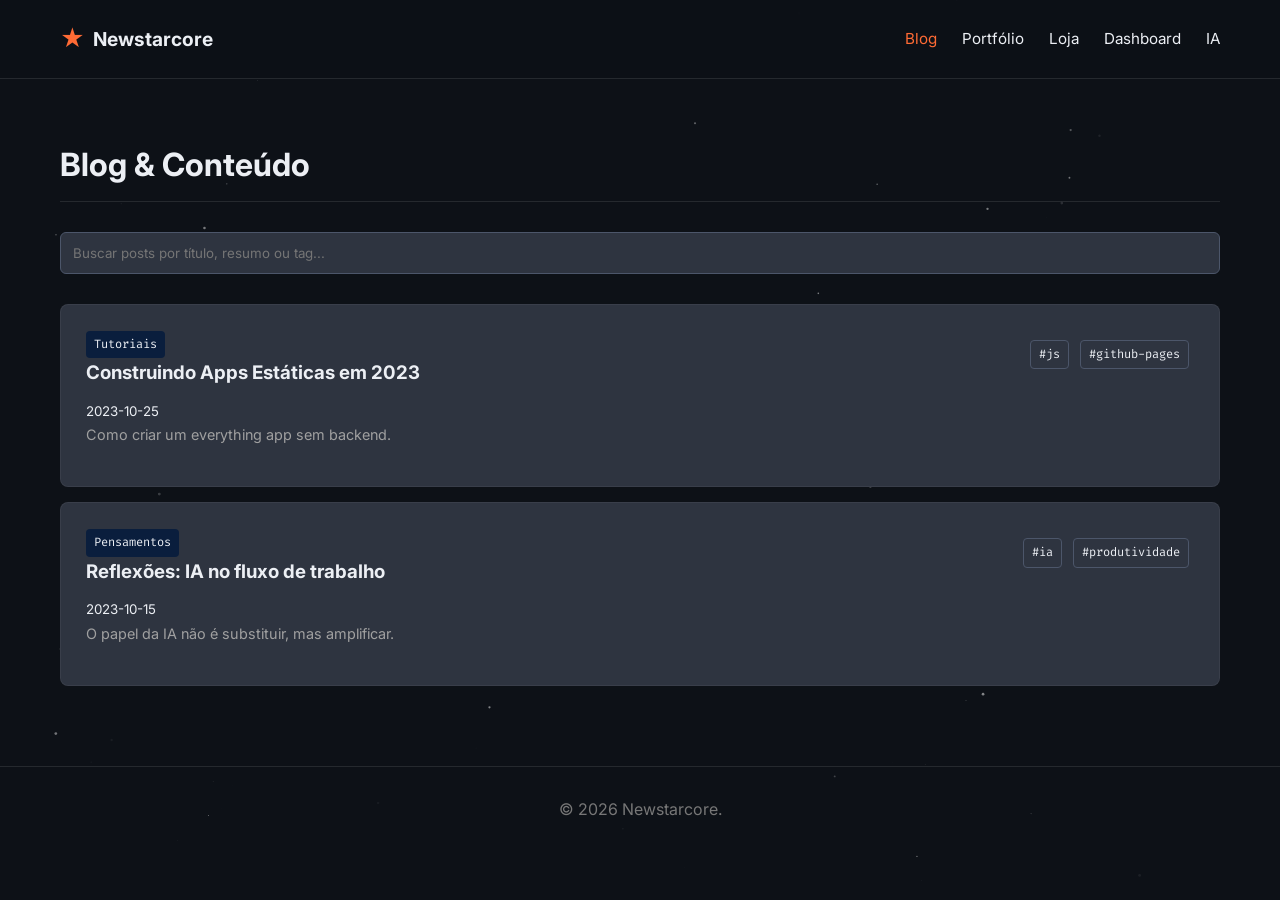
==== blog/index.html @ 62160f83 "Add static Newstarcore site" ====
<!DOCTYPE html>
<html lang="pt-BR">
<head>
    <meta charset="UTF-8">
    <meta name="viewport" content="width=device-width, initial-scale=1.0">
    <title>Blog | Newstarcore</title>
    <meta name="description" content="Artigos, tutoriais e pensamentos técnicos de Newstarcore.">
    <link rel="preconnect" href="https://fonts.googleapis.com">
    <link rel="preconnect" href="https://fonts.gstatic.com" crossorigin>
    <link href="https://fonts.googleapis.com/css2?family=Fira+Code:wght@400;500&family=Inter:wght@400;600;700&display=swap" rel="stylesheet">
    <link rel="stylesheet" href="/css/style.css">
</head>
<body>
    <canvas id="star-canvas" aria-hidden="true"></canvas>
    <header class="header">
        <nav class="container nav" aria-label="Navegação principal">
            <a href="/" class="logo"><span class="logo-icon" aria-hidden="true">★</span> Newstarcore</a>
            <ul class="nav-links">
                <li><a href="/blog/" aria-current="page">Blog</a></li>
                <li><a href="/portfolio/">Portfólio</a></li>
                <li><a href="/store/">Loja</a></li>
                <li><a href="/dashboard/">Dashboard</a></li>
                <li><a href="/ia-preview/">IA</a></li>
            </ul>
        </nav>
    </header>

    <main class="container">
        <h1 class="section-title">Blog & Conteúdo</h1>
        <input type="search" id="blog-search" class="search-box" placeholder="Buscar posts por título, resumo ou tag..." aria-label="Buscar posts">
        <div id="blog-list">
            <p class="muted">Carregando posts...</p>
        </div>
    </main>

    <footer class="footer">
        <div class="container"><p>&copy; 2026 Newstarcore.</p></div>
    </footer>
    <script src="/js/main.js"></script>
</body>
</html>
---- css/style.css ----
:root {
    --primary: #0A1E3D; /* Azul espacial */
    --secondary: #FF6B35; /* Laranja nebulosa */
    --neutral-dark: #2E3440;
    --neutral-light: #ECEFF4;
    --gray: #4C566A;
    --bg-dark: #0d1117;
    --muted: #a0a0a0;
}

* { margin: 0; padding: 0; box-sizing: border-box; }

html { scroll-behavior: smooth; }

body {
    font-family: 'Inter', sans-serif;
    background-color: var(--bg-dark);
    color: var(--neutral-light);
    line-height: 1.6;
    overflow-x: hidden;
}

code, pre { font-family: 'Fira Code', monospace; }
a { color: inherit; }

#star-canvas {
    position: fixed; top: 0; left: 0; width: 100%; height: 100%;
    z-index: -1; opacity: 0.5;
}

.container { max-width: 1200px; margin: 0 auto; padding: 0 20px; }

/* Header */
.header {
    padding: 20px 0;
    border-bottom: 1px solid rgba(255,255,255,0.1);
    background: rgba(13, 17, 23, 0.8);
    backdrop-filter: blur(10px);
    position: sticky; top: 0; z-index: 100;
}
.nav { display: flex; justify-content: space-between; align-items: center; }
.logo {
    color: var(--neutral-light); text-decoration: none;
    font-weight: 700; font-size: 1.2rem; display: flex; align-items: center; gap: 8px;
}
.logo-icon { color: var(--secondary); font-size: 1.5rem; }
.nav-links { list-style: none; display: flex; gap: 25px; flex-wrap: wrap; justify-content: flex-end; }
.nav-links a {
    color: var(--neutral-light); text-decoration: none;
    font-size: 0.95rem; transition: color 0.3s;
}
.nav-links a:hover { color: var(--secondary); }
.nav-links a[aria-current="page"] { color: var(--secondary); }

/* Hero */
.hero {
    display: grid; grid-template-columns: 1.5fr 1fr; gap: 40px;
    padding: 80px 0; align-items: center;
}
.hero h1 { font-size: 3.5rem; line-height: 1.1; margin-bottom: 20px; }
.highlight { color: var(--secondary); }
.hero p { font-size: 1.1rem; color: var(--muted); margin-bottom: 30px; max-width: 500px; }
.hero-actions { display: flex; gap: 15px; }

.btn {
    padding: 12px 24px; border-radius: 6px; text-decoration: none;
    font-weight: 600; transition: all 0.3s ease; border: 1px solid transparent;
}
.btn-primary { background: var(--secondary); color: var(--bg-dark); }
.btn-primary:hover { transform: translateY(-2px); box-shadow: 0 4px 15px rgba(255, 107, 53, 0.4); }
.btn-secondary { border-color: var(--neutral-light); color: var(--neutral-light); }
.btn-secondary:hover { background: rgba(255,255,255,0.1); }

/* Orbit Visual */
.orbit {
    width: 300px; height: 300px; border: 1px solid rgba(255,255,255,0.1);
    border-radius: 50%; position: relative; margin: 0 auto;
    animation: spin 20s linear infinite;
}
.planet.core {
    width: 80px; height: 80px; background: var(--secondary);
    border-radius: 50%; position: absolute; top: 50%; left: 50%;
    transform: translate(-50%, -50%); box-shadow: 0 0 50px var(--secondary);
}
.moon {
    width: 20px; height: 20px; background: var(--neutral-light);
    border-radius: 50%; position: absolute;
}
.moon.m1 { top: 10px; left: 50%; transform: translateX(-50%); }
.moon.m2 { bottom: 20px; right: 20px; background: var(--primary); }
@keyframes spin { 100% { transform: rotate(360deg); } }

/* Grids e Cards */
.grid-3 { display: grid; grid-template-columns: repeat(auto-fit, minmax(300px, 1fr)); gap: 25px; margin-top: 30px; }
.card {
    background: var(--neutral-dark); padding: 25px; border-radius: 8px;
    border: 1px solid rgba(255,255,255,0.05); transition: transform 0.3s, border-color 0.3s;
}
.card:hover { transform: translateY(-5px); border-color: var(--secondary); }
.card h3 { margin-bottom: 10px; color: var(--neutral-light); }
.card p { color: var(--muted); font-size: 0.9rem; margin-bottom: 15px; }
.tag {
    display: inline-block; background: var(--primary); color: var(--neutral-light);
    padding: 4px 8px; border-radius: 4px; font-size: 0.75rem; margin-right: 5px;
    font-family: 'Fira Code', monospace;
}

.tag-list { display: flex; gap: 6px; flex-wrap: wrap; margin: 10px 0 16px; }
.tag-outline { background: transparent; border: 1px solid var(--gray); }
.tag-accent { background: var(--secondary); color: var(--bg-dark); }
.card-top { display: flex; justify-content: space-between; align-items: flex-start; gap: 20px; }
.card-actions { display: flex; gap: 10px; flex-wrap: wrap; align-items: center; }
.price-row { display: flex; justify-content: space-between; align-items: center; gap: 20px; margin-top: 15px; }
.small-btn { font-size: 0.8rem; padding: 8px 12px; }
.post-link { color: var(--neutral-light); text-decoration: none; }
.post-link:hover { color: var(--secondary); }
.blog-card { margin-bottom: 15px; }
.muted { color: var(--muted); }
.empty-state { margin-top: 20px; color: var(--muted); }

/* Utilities */
.section-title { margin-top: 60px; border-bottom: 1px solid rgba(255,255,255,0.1); padding-bottom: 10px; }
.search-box {
    width: 100%; padding: 12px; margin: 30px 0;
    background: var(--neutral-dark); border: 1px solid var(--gray);
    color: var(--neutral-light); border-radius: 6px; font-family: 'Inter', sans-serif;
}
.filter-row { margin: 30px 0; display: flex; flex-wrap: wrap; gap: 12px; align-items: center; }
.filter-row .search-box { width: auto; min-width: 180px; margin: 0; }
.page-lead { color: var(--muted); margin-top: 10px; max-width: 680px; }

/* Blog post */
.post-container {
    max-width: 800px; margin: 40px auto; padding: 24px;
    background: var(--neutral-dark); border-radius: 8px;
    border: 1px solid rgba(255,255,255,0.05);
}
.post-container h1, .post-container h2, .post-container h3 { margin: 22px 0 12px; }
.post-container h1:first-child { margin-top: 0; }
.post-container p, .post-container ul, .post-container ol { margin-bottom: 15px; }
.post-container ul, .post-container ol { padding-left: 22px; }
.post-container pre {
    background: var(--bg-dark); padding: 15px; border-radius: 6px;
    overflow-x: auto; margin: 15px 0; border: 1px solid var(--gray);
}
.post-container code { color: var(--secondary); }
.post-container blockquote {
    border-left: 4px solid var(--secondary); padding-left: 15px;
    color: var(--muted); margin: 20px 0;
}

/* Dashboard */
.now-section {
    background: rgba(255, 107, 53, 0.1); border-left: 4px solid var(--secondary);
    padding: 20px; margin: 30px 0; border-radius: 0 8px 8px 0;
}
.now-section p { margin-top: 10px; }
.stats-grid { display: grid; grid-template-columns: repeat(auto-fit, minmax(150px, 1fr)); gap: 20px; margin: 30px 0; }
.stat-card { background: var(--neutral-dark); padding: 20px; border-radius: 8px; text-align: center; }
.stat-number { font-size: 2.5rem; font-weight: 700; color: var(--secondary); font-family: 'Fira Code', monospace; }
.roadmap { margin-top: 20px; }
.roadmap-step { display: flex; gap: 15px; margin-bottom: 20px; }
.roadmap-step::before { content: '●'; color: var(--secondary); font-size: 1.5rem; line-height: 1; }

/* IA preview */
.feature-list { margin-left: 20px; margin-top: 15px; color: var(--muted); line-height: 1.8; }
.ai-code {
    margin-top: 25px; padding: 15px; background: var(--bg-dark); border-radius: 6px;
    font-family: 'Fira Code', monospace; color: var(--secondary); overflow-x: auto;
}

.footer { margin-top: 80px; padding: 30px 0; border-top: 1px solid rgba(255,255,255,0.1); text-align: center; color: #777; }

/* Responsive */
@media (max-width: 768px) {
    .hero { grid-template-columns: 1fr; text-align: center; padding: 40px 0; }
    .hero p { margin: 0 auto 30px; }
    .hero-actions { justify-content: center; }
    .hero-visual { display: none; }
    .hero h1 { font-size: 2.2rem; }
    .nav { align-items: flex-start; gap: 16px; flex-direction: column; }
    .nav-links { gap: 15px; font-size: 0.85rem; justify-content: flex-start; }
    .card-top { flex-direction: column; }
    .price-row { align-items: flex-start; flex-direction: column; }
}

@media (max-width: 480px) {
    .hero-actions { flex-direction: column; }
    .btn { text-align: center; }
    .grid-3 { grid-template-columns: 1fr; }
    .filter-row .search-box { width: 100%; }
}
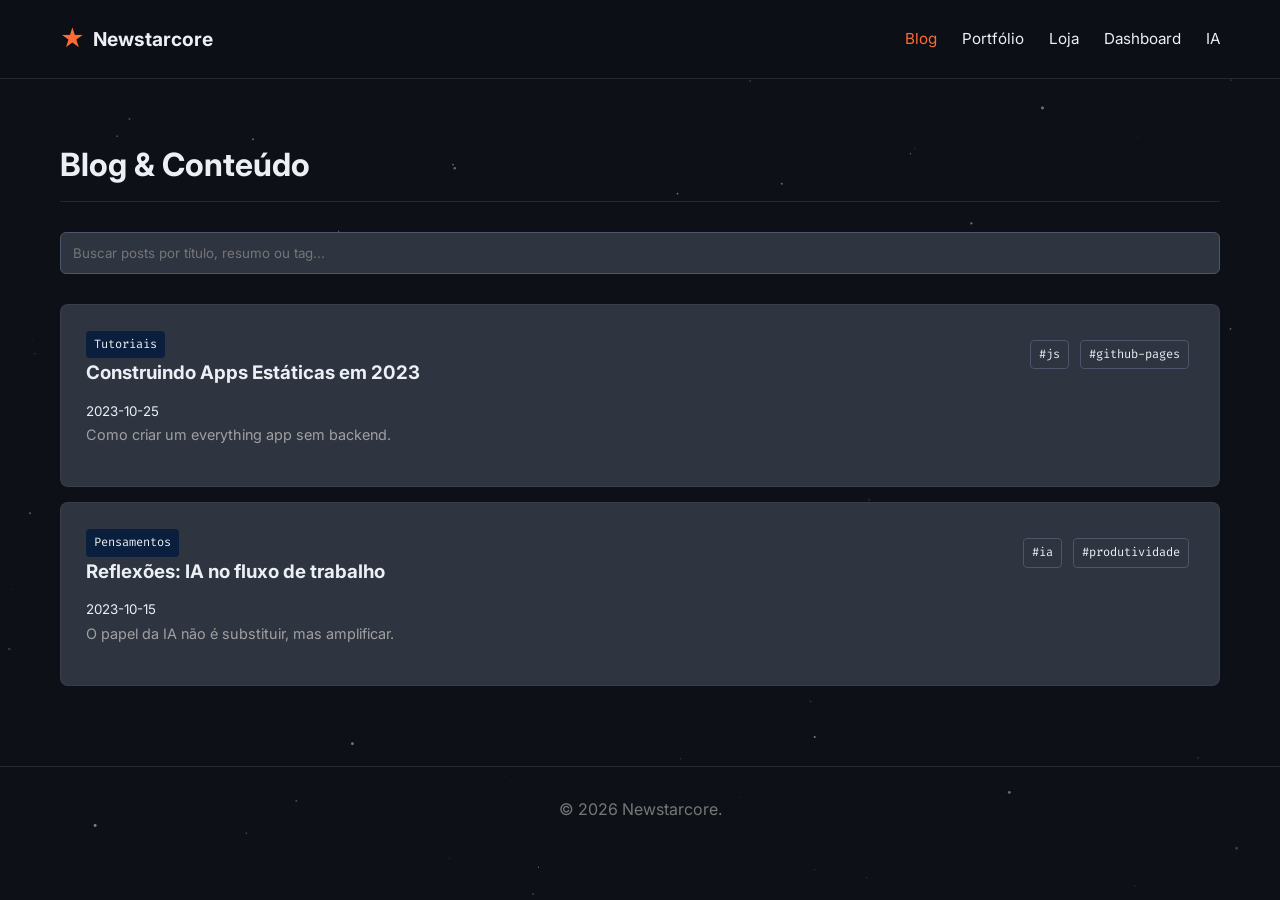
==== commit de43d905: "Fix GitHub Pages asset paths" ====
--- a/blog/index.html
+++ b/blog/index.html
@@ -8,19 +8,19 @@
     <link rel="preconnect" href="https://fonts.googleapis.com">
     <link rel="preconnect" href="https://fonts.gstatic.com" crossorigin>
     <link href="https://fonts.googleapis.com/css2?family=Fira+Code:wght@400;500&family=Inter:wght@400;600;700&display=swap" rel="stylesheet">
-    <link rel="stylesheet" href="/css/style.css">
+    <link rel="stylesheet" href="../css/style.css">
 </head>
 <body>
     <canvas id="star-canvas" aria-hidden="true"></canvas>
     <header class="header">
         <nav class="container nav" aria-label="Navegação principal">
-            <a href="/" class="logo"><span class="logo-icon" aria-hidden="true">★</span> Newstarcore</a>
+            <a href="../" class="logo"><span class="logo-icon" aria-hidden="true">★</span> Newstarcore</a>
             <ul class="nav-links">
-                <li><a href="/blog/" aria-current="page">Blog</a></li>
-                <li><a href="/portfolio/">Portfólio</a></li>
-                <li><a href="/store/">Loja</a></li>
-                <li><a href="/dashboard/">Dashboard</a></li>
-                <li><a href="/ia-preview/">IA</a></li>
+                <li><a href="./" aria-current="page">Blog</a></li>
+                <li><a href="../portfolio/">Portfólio</a></li>
+                <li><a href="../store/">Loja</a></li>
+                <li><a href="../dashboard/">Dashboard</a></li>
+                <li><a href="../ia-preview/">IA</a></li>
             </ul>
         </nav>
     </header>
@@ -36,6 +36,6 @@
     <footer class="footer">
         <div class="container"><p>&copy; 2026 Newstarcore.</p></div>
     </footer>
-    <script src="/js/main.js"></script>
+    <script src="../js/main.js"></script>
 </body>
 </html>
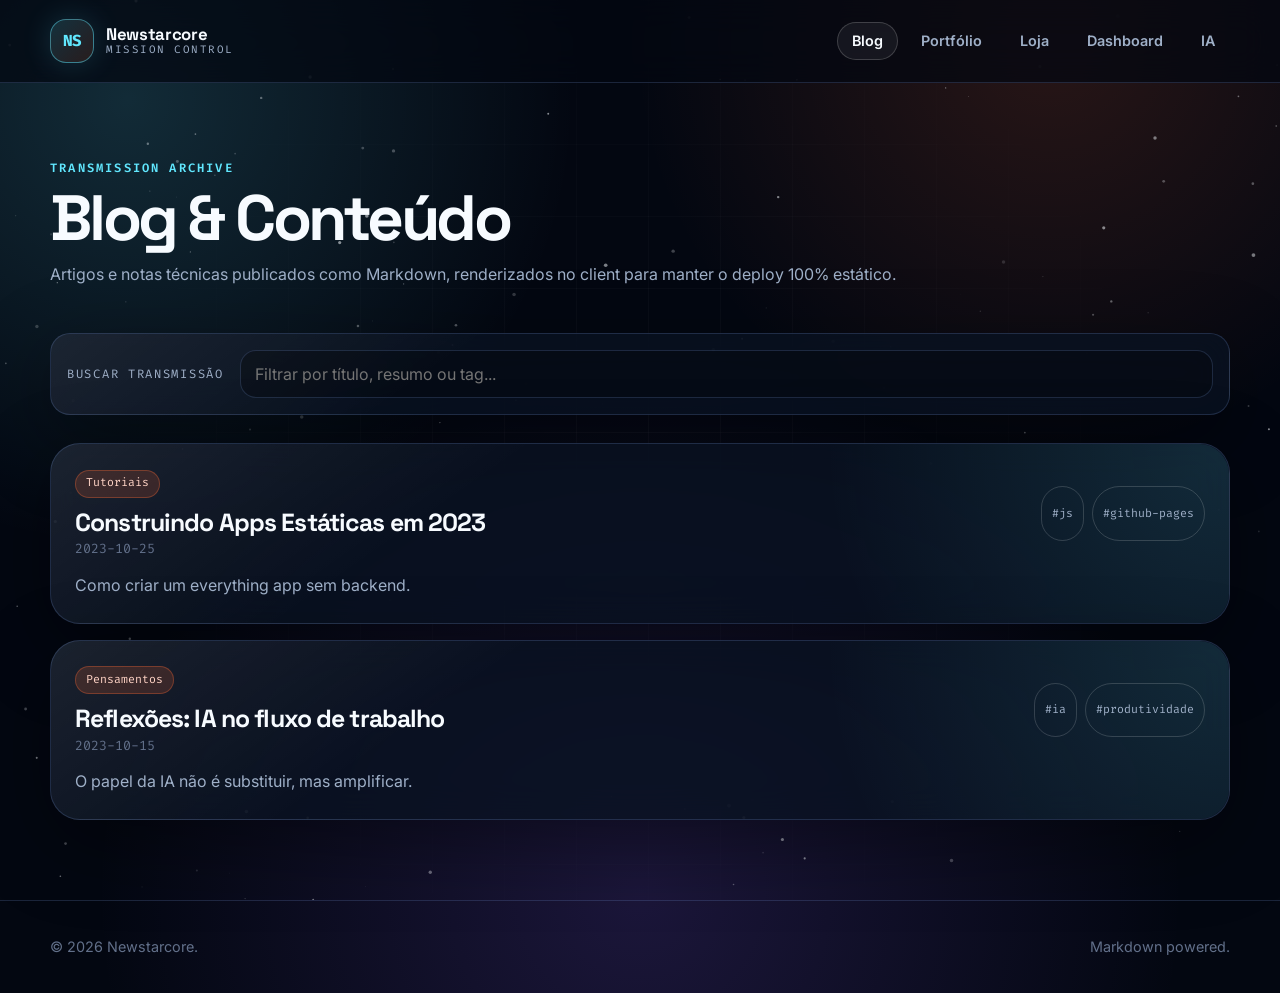
==== commit 6e55d46b: "Redesign static frontend" ====
--- a/blog/index.html
+++ b/blog/index.html
@@ -4,17 +4,20 @@
     <meta charset="UTF-8">
     <meta name="viewport" content="width=device-width, initial-scale=1.0">
     <title>Blog | Newstarcore</title>
-    <meta name="description" content="Artigos, tutoriais e pensamentos técnicos de Newstarcore.">
+    <meta name="description" content="Transmissões técnicas, tutoriais e pensamentos de Newstarcore.">
     <link rel="preconnect" href="https://fonts.googleapis.com">
     <link rel="preconnect" href="https://fonts.gstatic.com" crossorigin>
-    <link href="https://fonts.googleapis.com/css2?family=Fira+Code:wght@400;500&family=Inter:wght@400;600;700&display=swap" rel="stylesheet">
+    <link href="https://fonts.googleapis.com/css2?family=Fira+Code:wght@400;500;600&family=Space+Grotesk:wght@500;600;700&family=Inter:wght@400;500;600;700&display=swap" rel="stylesheet">
     <link rel="stylesheet" href="../css/style.css">
 </head>
 <body>
     <canvas id="star-canvas" aria-hidden="true"></canvas>
-    <header class="header">
+    <header class="site-header">
         <nav class="container nav" aria-label="Navegação principal">
-            <a href="../" class="logo"><span class="logo-icon" aria-hidden="true">★</span> Newstarcore</a>
+            <a href="../" class="logo" aria-label="Newstarcore home">
+                <span class="logo-mark">NS</span>
+                <span class="logo-text"><strong>Newstarcore</strong><small>mission control</small></span>
+            </a>
             <ul class="nav-links">
                 <li><a href="./" aria-current="page">Blog</a></li>
                 <li><a href="../portfolio/">Portfólio</a></li>
@@ -26,15 +29,24 @@
     </header>
 
     <main class="container">
-        <h1 class="section-title">Blog & Conteúdo</h1>
-        <input type="search" id="blog-search" class="search-box" placeholder="Buscar posts por título, resumo ou tag..." aria-label="Buscar posts">
-        <div id="blog-list">
+        <section class="page-hero">
+            <p class="eyebrow">Transmission archive</p>
+            <h1>Blog & Conteúdo</h1>
+            <p>Artigos e notas técnicas publicados como Markdown, renderizados no client para manter o deploy 100% estático.</p>
+        </section>
+
+        <section class="toolbar" aria-label="Busca de posts">
+            <label for="blog-search">Buscar transmissão</label>
+            <input type="search" id="blog-search" class="search-box" placeholder="Filtrar por título, resumo ou tag...">
+        </section>
+
+        <section id="blog-list" class="stack-list" aria-live="polite">
             <p class="muted">Carregando posts...</p>
-        </div>
+        </section>
     </main>
 
     <footer class="footer">
-        <div class="container"><p>&copy; 2026 Newstarcore.</p></div>
+        <div class="container footer-grid"><p>&copy; 2026 Newstarcore.</p><p>Markdown powered.</p></div>
     </footer>
     <script src="../js/main.js"></script>
 </body>
--- a/css/style.css
+++ b/css/style.css
@@ -1,192 +1,735 @@
 :root {
-    --primary: #0A1E3D; /* Azul espacial */
-    --secondary: #FF6B35; /* Laranja nebulosa */
-    --neutral-dark: #2E3440;
-    --neutral-light: #ECEFF4;
-    --gray: #4C566A;
-    --bg-dark: #0d1117;
-    --muted: #a0a0a0;
-}
-
-* { margin: 0; padding: 0; box-sizing: border-box; }
+    --bg: #030711;
+    --bg-soft: #07101d;
+    --panel: rgba(9, 18, 34, 0.78);
+    --panel-strong: rgba(12, 24, 44, 0.92);
+    --line: rgba(139, 177, 255, 0.18);
+    --line-strong: rgba(255, 255, 255, 0.18);
+    --text: #f7fbff;
+    --muted: #9fb0c8;
+    --muted-2: #62708a;
+    --orange: #ff6b35;
+    --cyan: #61e8ff;
+    --violet: #8b5cf6;
+    --green: #7dd3a5;
+    --shadow: 0 24px 80px rgba(0, 0, 0, 0.38);
+    --radius-lg: 30px;
+    --radius-md: 20px;
+    --radius-sm: 12px;
+}
+
+* { box-sizing: border-box; margin: 0; padding: 0; }
 
 html { scroll-behavior: smooth; }
 
 body {
-    font-family: 'Inter', sans-serif;
-    background-color: var(--bg-dark);
-    color: var(--neutral-light);
+    min-height: 100vh;
+    font-family: 'Inter', system-ui, sans-serif;
+    color: var(--text);
+    background:
+        radial-gradient(circle at 10% 10%, rgba(97, 232, 255, 0.16), transparent 28rem),
+        radial-gradient(circle at 82% 4%, rgba(255, 107, 53, 0.15), transparent 26rem),
+        radial-gradient(circle at 50% 90%, rgba(139, 92, 246, 0.18), transparent 34rem),
+        var(--bg);
     line-height: 1.6;
     overflow-x: hidden;
 }
 
+body::before {
+    content: '';
+    position: fixed;
+    inset: 0;
+    z-index: -2;
+    pointer-events: none;
+    background-image:
+        linear-gradient(rgba(255,255,255,0.035) 1px, transparent 1px),
+        linear-gradient(90deg, rgba(255,255,255,0.035) 1px, transparent 1px);
+    background-size: 72px 72px;
+    mask-image: radial-gradient(circle at center, black, transparent 75%);
+}
+
+a { color: inherit; }
 code, pre { font-family: 'Fira Code', monospace; }
-a { color: inherit; }
 
 #star-canvas {
-    position: fixed; top: 0; left: 0; width: 100%; height: 100%;
-    z-index: -1; opacity: 0.5;
-}
-
-.container { max-width: 1200px; margin: 0 auto; padding: 0 20px; }
-
-/* Header */
-.header {
-    padding: 20px 0;
-    border-bottom: 1px solid rgba(255,255,255,0.1);
-    background: rgba(13, 17, 23, 0.8);
-    backdrop-filter: blur(10px);
-    position: sticky; top: 0; z-index: 100;
-}
-.nav { display: flex; justify-content: space-between; align-items: center; }
+    position: fixed;
+    inset: 0;
+    width: 100%;
+    height: 100%;
+    z-index: -1;
+    opacity: 0.62;
+}
+
+.container {
+    width: min(1180px, calc(100% - 40px));
+    margin: 0 auto;
+}
+
+.site-header {
+    position: sticky;
+    top: 0;
+    z-index: 50;
+    border-bottom: 1px solid var(--line);
+    background: rgba(3, 7, 17, 0.72);
+    backdrop-filter: blur(18px);
+}
+
+.nav {
+    min-height: 82px;
+    display: flex;
+    align-items: center;
+    justify-content: space-between;
+    gap: 22px;
+}
+
 .logo {
-    color: var(--neutral-light); text-decoration: none;
-    font-weight: 700; font-size: 1.2rem; display: flex; align-items: center; gap: 8px;
-}
-.logo-icon { color: var(--secondary); font-size: 1.5rem; }
-.nav-links { list-style: none; display: flex; gap: 25px; flex-wrap: wrap; justify-content: flex-end; }
+    display: inline-flex;
+    align-items: center;
+    gap: 12px;
+    text-decoration: none;
+}
+
+.logo-mark {
+    width: 44px;
+    height: 44px;
+    display: grid;
+    place-items: center;
+    border: 1px solid rgba(97, 232, 255, 0.45);
+    border-radius: 16px;
+    background: linear-gradient(135deg, rgba(97, 232, 255, 0.16), rgba(255, 107, 53, 0.14));
+    box-shadow: 0 0 30px rgba(97, 232, 255, 0.16);
+    color: var(--cyan);
+    font-family: 'Fira Code', monospace;
+    font-weight: 700;
+    letter-spacing: -0.08em;
+}
+
+.logo-text { display: grid; line-height: 1.05; }
+.logo-text strong { font-family: 'Space Grotesk', sans-serif; font-size: 1.05rem; letter-spacing: -0.02em; }
+.logo-text small { color: var(--muted); font-family: 'Fira Code', monospace; font-size: 0.68rem; text-transform: uppercase; letter-spacing: 0.14em; }
+
+.nav-links {
+    display: flex;
+    align-items: center;
+    justify-content: flex-end;
+    gap: 8px;
+    list-style: none;
+    flex-wrap: wrap;
+}
+
 .nav-links a {
-    color: var(--neutral-light); text-decoration: none;
-    font-size: 0.95rem; transition: color 0.3s;
-}
-.nav-links a:hover { color: var(--secondary); }
-.nav-links a[aria-current="page"] { color: var(--secondary); }
-
-/* Hero */
+    display: inline-flex;
+    align-items: center;
+    min-height: 38px;
+    padding: 0 14px;
+    border: 1px solid transparent;
+    border-radius: 999px;
+    color: var(--muted);
+    text-decoration: none;
+    font-size: 0.9rem;
+    font-weight: 600;
+    transition: 180ms ease;
+}
+
+.nav-links a:hover,
+.nav-links a[aria-current="page"] {
+    color: var(--text);
+    border-color: var(--line-strong);
+    background: rgba(255, 255, 255, 0.06);
+}
+
 .hero {
-    display: grid; grid-template-columns: 1.5fr 1fr; gap: 40px;
-    padding: 80px 0; align-items: center;
-}
-.hero h1 { font-size: 3.5rem; line-height: 1.1; margin-bottom: 20px; }
-.highlight { color: var(--secondary); }
-.hero p { font-size: 1.1rem; color: var(--muted); margin-bottom: 30px; max-width: 500px; }
-.hero-actions { display: flex; gap: 15px; }
+    min-height: calc(100vh - 82px);
+    display: grid;
+    grid-template-columns: minmax(0, 1.05fr) minmax(360px, 0.95fr);
+    gap: 54px;
+    align-items: center;
+    padding: 72px 0 58px;
+}
+
+.hero-copy h1,
+.page-hero h1,
+.section-head h2 {
+    font-family: 'Space Grotesk', sans-serif;
+    letter-spacing: -0.055em;
+    line-height: 0.96;
+}
+
+.hero-copy h1 {
+    max-width: 760px;
+    font-size: clamp(3.3rem, 8vw, 7.3rem);
+}
+
+.hero-lead {
+    max-width: 660px;
+    margin-top: 24px;
+    color: var(--muted);
+    font-size: clamp(1rem, 1.5vw, 1.22rem);
+}
+
+.eyebrow,
+.card-kicker {
+    color: var(--cyan);
+    font-family: 'Fira Code', monospace;
+    font-size: 0.76rem;
+    font-weight: 600;
+    letter-spacing: 0.18em;
+    text-transform: uppercase;
+}
+
+.hero-actions,
+.card-actions {
+    display: flex;
+    align-items: center;
+    flex-wrap: wrap;
+    gap: 12px;
+    margin-top: 28px;
+}
 
 .btn {
-    padding: 12px 24px; border-radius: 6px; text-decoration: none;
-    font-weight: 600; transition: all 0.3s ease; border: 1px solid transparent;
-}
-.btn-primary { background: var(--secondary); color: var(--bg-dark); }
-.btn-primary:hover { transform: translateY(-2px); box-shadow: 0 4px 15px rgba(255, 107, 53, 0.4); }
-.btn-secondary { border-color: var(--neutral-light); color: var(--neutral-light); }
-.btn-secondary:hover { background: rgba(255,255,255,0.1); }
-
-/* Orbit Visual */
-.orbit {
-    width: 300px; height: 300px; border: 1px solid rgba(255,255,255,0.1);
-    border-radius: 50%; position: relative; margin: 0 auto;
-    animation: spin 20s linear infinite;
-}
-.planet.core {
-    width: 80px; height: 80px; background: var(--secondary);
-    border-radius: 50%; position: absolute; top: 50%; left: 50%;
-    transform: translate(-50%, -50%); box-shadow: 0 0 50px var(--secondary);
-}
-.moon {
-    width: 20px; height: 20px; background: var(--neutral-light);
-    border-radius: 50%; position: absolute;
-}
-.moon.m1 { top: 10px; left: 50%; transform: translateX(-50%); }
-.moon.m2 { bottom: 20px; right: 20px; background: var(--primary); }
-@keyframes spin { 100% { transform: rotate(360deg); } }
-
-/* Grids e Cards */
-.grid-3 { display: grid; grid-template-columns: repeat(auto-fit, minmax(300px, 1fr)); gap: 25px; margin-top: 30px; }
+    display: inline-flex;
+    align-items: center;
+    justify-content: center;
+    min-height: 46px;
+    padding: 0 20px;
+    border: 1px solid var(--line-strong);
+    border-radius: 999px;
+    color: var(--text);
+    text-decoration: none;
+    font-weight: 700;
+    transition: 180ms ease;
+}
+
+.btn:hover { transform: translateY(-2px); }
+.btn-primary { border-color: rgba(255, 107, 53, 0.65); background: var(--orange); color: #170701; box-shadow: 0 18px 50px rgba(255, 107, 53, 0.22); }
+.btn-secondary { background: rgba(255, 255, 255, 0.055); }
+.small-btn { min-height: 38px; padding: 0 14px; font-size: 0.85rem; }
+
+.signal-strip {
+    display: flex;
+    flex-wrap: wrap;
+    gap: 10px;
+    margin-top: 26px;
+}
+
+.signal-strip span {
+    padding: 8px 12px;
+    border: 1px solid rgba(97, 232, 255, 0.22);
+    border-radius: 999px;
+    background: rgba(97, 232, 255, 0.06);
+    color: var(--muted);
+    font-family: 'Fira Code', monospace;
+    font-size: 0.74rem;
+}
+
+.hero-visual { min-width: 0; }
+
+.command-panel,
+.card,
+.toolbar,
+.post-container,
+.now-section,
+.stat-card {
+    position: relative;
+    border: 1px solid var(--line);
+    background:
+        linear-gradient(145deg, rgba(255, 255, 255, 0.08), transparent 34%),
+        var(--panel);
+    box-shadow: var(--shadow);
+    backdrop-filter: blur(18px);
+}
+
+.command-panel {
+    overflow: hidden;
+    min-height: 520px;
+    padding: 20px;
+    border-radius: 36px;
+}
+
+.command-panel::before,
+.card::before,
+.post-container::before,
+.now-section::before,
+.stat-card::before {
+    content: '';
+    position: absolute;
+    inset: 0;
+    pointer-events: none;
+    border-radius: inherit;
+    background: radial-gradient(circle at top right, rgba(97, 232, 255, 0.13), transparent 34%);
+}
+
+.panel-bar {
+    display: flex;
+    align-items: center;
+    gap: 8px;
+    min-height: 42px;
+    padding: 0 12px;
+    border: 1px solid var(--line);
+    border-radius: 18px;
+    background: rgba(0, 0, 0, 0.24);
+}
+
+.panel-bar span {
+    width: 9px;
+    height: 9px;
+    border-radius: 50%;
+    background: var(--orange);
+}
+
+.panel-bar span:nth-child(2) { background: var(--cyan); }
+.panel-bar span:nth-child(3) { background: var(--green); }
+.panel-bar strong { margin-left: auto; color: var(--muted); font-family: 'Fira Code', monospace; font-size: 0.76rem; font-weight: 500; }
+
+.terminal-window {
+    margin-top: 18px;
+    padding: 22px;
+    border: 1px solid rgba(255,255,255,0.12);
+    border-radius: 22px;
+    background: rgba(0, 0, 0, 0.28);
+    color: var(--muted);
+    font-family: 'Fira Code', monospace;
+    font-size: 0.85rem;
+}
+
+.terminal-window p + p { margin-top: 10px; }
+.terminal-window span { color: var(--orange); }
+
+.radar-grid {
+    display: grid;
+    grid-template-columns: minmax(0, 1fr) 150px;
+    gap: 18px;
+    margin-top: 18px;
+}
+
+.radar {
+    position: relative;
+    aspect-ratio: 1;
+    min-height: 240px;
+    border: 1px solid rgba(97, 232, 255, 0.22);
+    border-radius: 50%;
+    background:
+        repeating-radial-gradient(circle, transparent 0 34px, rgba(97, 232, 255, 0.12) 35px 36px),
+        conic-gradient(from 45deg, rgba(97, 232, 255, 0.26), transparent 28%, rgba(255, 107, 53, 0.18), transparent 62%);
+}
+
+.radar::before,
+.radar::after,
+.radar i,
+.radar b {
+    content: '';
+    position: absolute;
+    border-radius: 50%;
+}
+
+.radar::before { inset: 48%; background: var(--orange); box-shadow: 0 0 35px var(--orange); }
+.radar::after { inset: 16%; border: 1px dashed rgba(255,255,255,0.22); }
+.radar i { width: 14px; height: 14px; left: 22%; top: 32%; background: var(--cyan); box-shadow: 0 0 28px var(--cyan); }
+.radar b { width: 10px; height: 10px; right: 26%; bottom: 27%; background: var(--green); box-shadow: 0 0 24px var(--green); }
+
+.telemetry-stack { display: grid; gap: 12px; }
+.telemetry-stack div {
+    padding: 15px;
+    border: 1px solid var(--line);
+    border-radius: 18px;
+    background: rgba(255,255,255,0.045);
+}
+.telemetry-stack small { display: block; color: var(--muted-2); font-family: 'Fira Code', monospace; text-transform: uppercase; letter-spacing: 0.12em; }
+.telemetry-stack strong { display: block; margin-top: 6px; color: var(--text); font-family: 'Space Grotesk', sans-serif; font-size: 1.2rem; }
+
+.section { padding: 54px 0; }
+
+.section-head {
+    max-width: 720px;
+    margin-bottom: 24px;
+}
+
+.section-head h2,
+.page-hero h1 {
+    margin-top: 10px;
+    font-size: clamp(2.2rem, 5vw, 4.8rem);
+}
+
+.section-head p:not(.eyebrow),
+.page-hero p:not(.eyebrow) {
+    margin-top: 12px;
+    color: var(--muted);
+}
+
+.split-head {
+    max-width: none;
+    display: flex;
+    align-items: end;
+    justify-content: space-between;
+    gap: 28px;
+}
+
+.split-head > p { max-width: 360px; }
+
+.grid-3 {
+    display: grid;
+    grid-template-columns: repeat(3, minmax(0, 1fr));
+    gap: 18px;
+}
+
+.grid-2 {
+    display: grid;
+    grid-template-columns: repeat(2, minmax(0, 1fr));
+    gap: 18px;
+}
+
 .card {
-    background: var(--neutral-dark); padding: 25px; border-radius: 8px;
-    border: 1px solid rgba(255,255,255,0.05); transition: transform 0.3s, border-color 0.3s;
-}
-.card:hover { transform: translateY(-5px); border-color: var(--secondary); }
-.card h3 { margin-bottom: 10px; color: var(--neutral-light); }
-.card p { color: var(--muted); font-size: 0.9rem; margin-bottom: 15px; }
+    overflow: hidden;
+    min-height: 230px;
+    padding: 24px;
+    border-radius: var(--radius-lg);
+    text-decoration: none;
+    transition: 180ms ease;
+}
+
+.card:hover {
+    transform: translateY(-5px);
+    border-color: rgba(97, 232, 255, 0.42);
+}
+
+.card h3,
+.card h2,
+.now-section h2 {
+    position: relative;
+    margin-top: 12px;
+    font-family: 'Space Grotesk', sans-serif;
+    line-height: 1.04;
+    letter-spacing: -0.035em;
+}
+
+.card h3 { font-size: 1.55rem; }
+.card h2,
+.now-section h2 { font-size: clamp(1.7rem, 3vw, 2.5rem); }
+.card p,
+.now-section p { position: relative; margin-top: 12px; color: var(--muted); }
+
+.route-card { min-height: 260px; }
+.route-card::after {
+    content: '';
+    position: absolute;
+    right: 24px;
+    bottom: 24px;
+    width: 38px;
+    height: 38px;
+    border-top: 1px solid var(--cyan);
+    border-right: 1px solid var(--cyan);
+    opacity: 0.75;
+}
+
+.mission-card { min-height: 250px; }
+.project-card,
+.product-card { display: flex; flex-direction: column; }
+.project-card .card-actions,
+.product-card .price-row { margin-top: auto; }
+
+.tag-list {
+    position: relative;
+    display: flex;
+    gap: 8px;
+    flex-wrap: wrap;
+    margin: 18px 0 20px;
+}
+
 .tag {
-    display: inline-block; background: var(--primary); color: var(--neutral-light);
-    padding: 4px 8px; border-radius: 4px; font-size: 0.75rem; margin-right: 5px;
+    display: inline-flex;
+    align-items: center;
+    min-height: 28px;
+    padding: 0 10px;
+    border: 1px solid rgba(97, 232, 255, 0.2);
+    border-radius: 999px;
+    background: rgba(97, 232, 255, 0.08);
+    color: #c6f8ff;
     font-family: 'Fira Code', monospace;
-}
-
-.tag-list { display: flex; gap: 6px; flex-wrap: wrap; margin: 10px 0 16px; }
-.tag-outline { background: transparent; border: 1px solid var(--gray); }
-.tag-accent { background: var(--secondary); color: var(--bg-dark); }
-.card-top { display: flex; justify-content: space-between; align-items: flex-start; gap: 20px; }
-.card-actions { display: flex; gap: 10px; flex-wrap: wrap; align-items: center; }
-.price-row { display: flex; justify-content: space-between; align-items: center; gap: 20px; margin-top: 15px; }
-.small-btn { font-size: 0.8rem; padding: 8px 12px; }
-.post-link { color: var(--neutral-light); text-decoration: none; }
-.post-link:hover { color: var(--secondary); }
-.blog-card { margin-bottom: 15px; }
+    font-size: 0.72rem;
+}
+
+.tag-outline { background: transparent; border-color: rgba(255,255,255,0.16); color: var(--muted); }
+.tag-accent { background: rgba(255, 107, 53, 0.16); border-color: rgba(255, 107, 53, 0.32); color: #ffd4c6; }
+
+.card-top {
+    position: relative;
+    display: flex;
+    justify-content: space-between;
+    gap: 18px;
+}
+
+.post-link { text-decoration: none; }
+.post-link:hover { color: var(--cyan); }
+.blog-card { min-height: 0; margin-bottom: 16px; }
+.blog-card small { color: var(--muted-2); font-family: 'Fira Code', monospace; }
+.empty-state,
 .muted { color: var(--muted); }
-.empty-state { margin-top: 20px; color: var(--muted); }
-
-/* Utilities */
-.section-title { margin-top: 60px; border-bottom: 1px solid rgba(255,255,255,0.1); padding-bottom: 10px; }
+
+.page-hero {
+    max-width: 900px;
+    padding: 76px 0 34px;
+}
+
+.compact-hero { padding-bottom: 24px; }
+
+.toolbar {
+    display: flex;
+    align-items: center;
+    gap: 16px;
+    margin: 12px 0 28px;
+    padding: 16px;
+    border-radius: var(--radius-md);
+}
+
+.toolbar label {
+    flex: 0 0 auto;
+    color: var(--muted);
+    font-family: 'Fira Code', monospace;
+    font-size: 0.76rem;
+    letter-spacing: 0.14em;
+    text-transform: uppercase;
+}
+
 .search-box {
-    width: 100%; padding: 12px; margin: 30px 0;
-    background: var(--neutral-dark); border: 1px solid var(--gray);
-    color: var(--neutral-light); border-radius: 6px; font-family: 'Inter', sans-serif;
-}
-.filter-row { margin: 30px 0; display: flex; flex-wrap: wrap; gap: 12px; align-items: center; }
-.filter-row .search-box { width: auto; min-width: 180px; margin: 0; }
-.page-lead { color: var(--muted); margin-top: 10px; max-width: 680px; }
-
-/* Blog post */
+    width: 100%;
+    min-height: 48px;
+    padding: 0 14px;
+    border: 1px solid var(--line);
+    border-radius: 16px;
+    background: rgba(0, 0, 0, 0.24);
+    color: var(--text);
+    font: inherit;
+    outline: none;
+}
+
+.search-box:focus { border-color: rgba(97, 232, 255, 0.52); box-shadow: 0 0 0 4px rgba(97, 232, 255, 0.08); }
+
+.stack-list { display: grid; gap: 0; }
+
+.price-row {
+    position: relative;
+    display: flex;
+    align-items: center;
+    justify-content: space-between;
+    gap: 16px;
+    margin-top: 20px;
+}
+
+.price-row strong { font-family: 'Space Grotesk', sans-serif; font-size: 1.45rem; color: var(--text); }
+
 .post-container {
-    max-width: 800px; margin: 40px auto; padding: 24px;
-    background: var(--neutral-dark); border-radius: 8px;
-    border: 1px solid rgba(255,255,255,0.05);
-}
-.post-container h1, .post-container h2, .post-container h3 { margin: 22px 0 12px; }
-.post-container h1:first-child { margin-top: 0; }
-.post-container p, .post-container ul, .post-container ol { margin-bottom: 15px; }
-.post-container ul, .post-container ol { padding-left: 22px; }
+    max-width: 860px;
+    margin: 52px auto;
+    padding: clamp(24px, 5vw, 56px);
+    border-radius: var(--radius-lg);
+}
+
+.post-container > * { position: relative; }
+.post-meta {
+    display: flex;
+    align-items: center;
+    gap: 12px;
+    flex-wrap: wrap;
+    margin-bottom: 24px;
+    color: var(--muted);
+    font-family: 'Fira Code', monospace;
+    font-size: 0.8rem;
+}
+.post-container h1,
+.post-container h2,
+.post-container h3 {
+    margin: 28px 0 12px;
+    font-family: 'Space Grotesk', sans-serif;
+    letter-spacing: -0.04em;
+    line-height: 1.05;
+}
+.post-container h1:first-child { margin-top: 0; font-size: clamp(2.3rem, 5vw, 4.2rem); }
+.post-container p,
+.post-container ul,
+.post-container ol { margin-bottom: 16px; color: #c8d3e5; }
+.post-container ul,
+.post-container ol { padding-left: 22px; }
 .post-container pre {
-    background: var(--bg-dark); padding: 15px; border-radius: 6px;
-    overflow-x: auto; margin: 15px 0; border: 1px solid var(--gray);
-}
-.post-container code { color: var(--secondary); }
+    margin: 20px 0;
+    padding: 18px;
+    overflow-x: auto;
+    border: 1px solid var(--line);
+    border-radius: 18px;
+    background: rgba(0,0,0,0.38);
+}
+.post-container code { color: var(--cyan); }
 .post-container blockquote {
-    border-left: 4px solid var(--secondary); padding-left: 15px;
-    color: var(--muted); margin: 20px 0;
-}
-
-/* Dashboard */
+    margin: 24px 0;
+    padding: 16px 18px;
+    border-left: 3px solid var(--orange);
+    border-radius: 0 16px 16px 0;
+    background: rgba(255, 107, 53, 0.08);
+}
+
+.dashboard-grid {
+    display: grid;
+    grid-template-columns: minmax(0, 1.4fr) minmax(280px, 0.6fr);
+    gap: 18px;
+    margin-top: 10px;
+}
+
 .now-section {
-    background: rgba(255, 107, 53, 0.1); border-left: 4px solid var(--secondary);
-    padding: 20px; margin: 30px 0; border-radius: 0 8px 8px 0;
-}
-.now-section p { margin-top: 10px; }
-.stats-grid { display: grid; grid-template-columns: repeat(auto-fit, minmax(150px, 1fr)); gap: 20px; margin: 30px 0; }
-.stat-card { background: var(--neutral-dark); padding: 20px; border-radius: 8px; text-align: center; }
-.stat-number { font-size: 2.5rem; font-weight: 700; color: var(--secondary); font-family: 'Fira Code', monospace; }
-.roadmap { margin-top: 20px; }
-.roadmap-step { display: flex; gap: 15px; margin-bottom: 20px; }
-.roadmap-step::before { content: '●'; color: var(--secondary); font-size: 1.5rem; line-height: 1; }
-
-/* IA preview */
-.feature-list { margin-left: 20px; margin-top: 15px; color: var(--muted); line-height: 1.8; }
+    padding: 28px;
+    border-radius: var(--radius-lg);
+}
+
+.status-console {
+    min-height: 100%;
+    display: grid;
+    align-content: start;
+    gap: 12px;
+}
+
+.status-console code {
+    position: relative;
+    display: block;
+    padding: 12px;
+    border: 1px solid var(--line);
+    border-radius: 14px;
+    background: rgba(0,0,0,0.26);
+    color: var(--green);
+}
+
+.stats-grid {
+    display: grid;
+    grid-template-columns: repeat(3, minmax(0, 1fr));
+    gap: 18px;
+}
+
+.stat-card {
+    padding: 28px;
+    border-radius: var(--radius-lg);
+}
+
+.stat-number {
+    position: relative;
+    display: block;
+    color: var(--orange);
+    font-family: 'Space Grotesk', sans-serif;
+    font-size: clamp(2.4rem, 5vw, 4rem);
+    font-weight: 700;
+    letter-spacing: -0.06em;
+    line-height: 1;
+}
+
+.stat-card p { position: relative; margin-top: 10px; color: var(--muted); }
+
+.roadmap {
+    display: grid;
+    gap: 14px;
+    max-width: 820px;
+}
+
+.roadmap-step {
+    position: relative;
+    padding: 18px 18px 18px 50px;
+    border: 1px solid var(--line);
+    border-radius: 20px;
+    background: rgba(255,255,255,0.045);
+}
+
+.roadmap-step::before {
+    content: '';
+    position: absolute;
+    left: 18px;
+    top: 22px;
+    width: 14px;
+    height: 14px;
+    border-radius: 50%;
+    background: var(--cyan);
+    box-shadow: 0 0 22px var(--cyan);
+}
+
+.roadmap-step strong { display: block; font-family: 'Space Grotesk', sans-serif; font-size: 1.2rem; }
+.roadmap-step small { display: block; margin-top: 4px; color: var(--muted); }
+
+.ai-card { max-width: 920px; min-height: 0; }
+.feature-list {
+    position: relative;
+    display: grid;
+    gap: 12px;
+    margin: 24px 0;
+    padding-left: 20px;
+    color: #c8d3e5;
+}
+.feature-list strong { color: var(--text); }
+
 .ai-code {
-    margin-top: 25px; padding: 15px; background: var(--bg-dark); border-radius: 6px;
-    font-family: 'Fira Code', monospace; color: var(--secondary); overflow-x: auto;
-}
-
-.footer { margin-top: 80px; padding: 30px 0; border-top: 1px solid rgba(255,255,255,0.1); text-align: center; color: #777; }
-
-/* Responsive */
-@media (max-width: 768px) {
-    .hero { grid-template-columns: 1fr; text-align: center; padding: 40px 0; }
-    .hero p { margin: 0 auto 30px; }
-    .hero-actions { justify-content: center; }
-    .hero-visual { display: none; }
-    .hero h1 { font-size: 2.2rem; }
-    .nav { align-items: flex-start; gap: 16px; flex-direction: column; }
-    .nav-links { gap: 15px; font-size: 0.85rem; justify-content: flex-start; }
-    .card-top { flex-direction: column; }
-    .price-row { align-items: flex-start; flex-direction: column; }
+    position: relative;
+    display: grid;
+    gap: 10px;
+    padding: 18px;
+    border: 1px solid var(--line);
+    border-radius: 18px;
+    background: rgba(0,0,0,0.32);
+    color: var(--muted);
+}
+
+.ai-code span { color: var(--orange); font-family: 'Fira Code', monospace; }
+.ai-code code { color: var(--cyan); }
+
+.footer {
+    margin-top: 64px;
+    border-top: 1px solid var(--line);
+    color: var(--muted-2);
+}
+
+.footer-grid {
+    min-height: 92px;
+    display: flex;
+    align-items: center;
+    justify-content: space-between;
+    gap: 18px;
+    font-size: 0.9rem;
+}
+
+@media (prefers-reduced-motion: reduce) {
+    *, *::before, *::after { scroll-behavior: auto !important; transition: none !important; animation: none !important; }
+}
+
+@media (max-width: 980px) {
+    .hero,
+    .dashboard-grid {
+        grid-template-columns: 1fr;
+    }
+
+    .hero { min-height: auto; padding-top: 56px; }
+    .command-panel { min-height: auto; }
+    .grid-3,
+    .stats-grid { grid-template-columns: repeat(2, minmax(0, 1fr)); }
+    .split-head { display: block; }
+}
+
+@media (max-width: 720px) {
+    .container { width: min(100% - 28px, 1180px); }
+    .nav { align-items: flex-start; flex-direction: column; padding: 16px 0; }
+    .nav-links { justify-content: flex-start; }
+    .nav-links a { min-height: 34px; padding: 0 11px; font-size: 0.84rem; }
+    .hero-copy h1 { font-size: clamp(2.8rem, 16vw, 4.5rem); }
+    .radar-grid { grid-template-columns: 1fr; }
+    .telemetry-stack { grid-template-columns: repeat(3, 1fr); }
+    .grid-3,
+    .grid-2,
+    .stats-grid { grid-template-columns: 1fr; }
+    .toolbar { align-items: stretch; flex-direction: column; }
+    .card-top { display: block; }
+    .card-top .tag-list { margin-top: 14px; }
+    .footer-grid { align-items: flex-start; flex-direction: column; justify-content: center; }
 }
 
 @media (max-width: 480px) {
-    .hero-actions { flex-direction: column; }
-    .btn { text-align: center; }
-    .grid-3 { grid-template-columns: 1fr; }
-    .filter-row .search-box { width: 100%; }
-}
+    .hero-actions,
+    .card-actions,
+    .price-row { align-items: stretch; flex-direction: column; }
+    .btn { width: 100%; }
+    .telemetry-stack { grid-template-columns: 1fr; }
+    .page-hero { padding-top: 48px; }
+    .card,
+    .now-section,
+    .stat-card { border-radius: 22px; }
+}
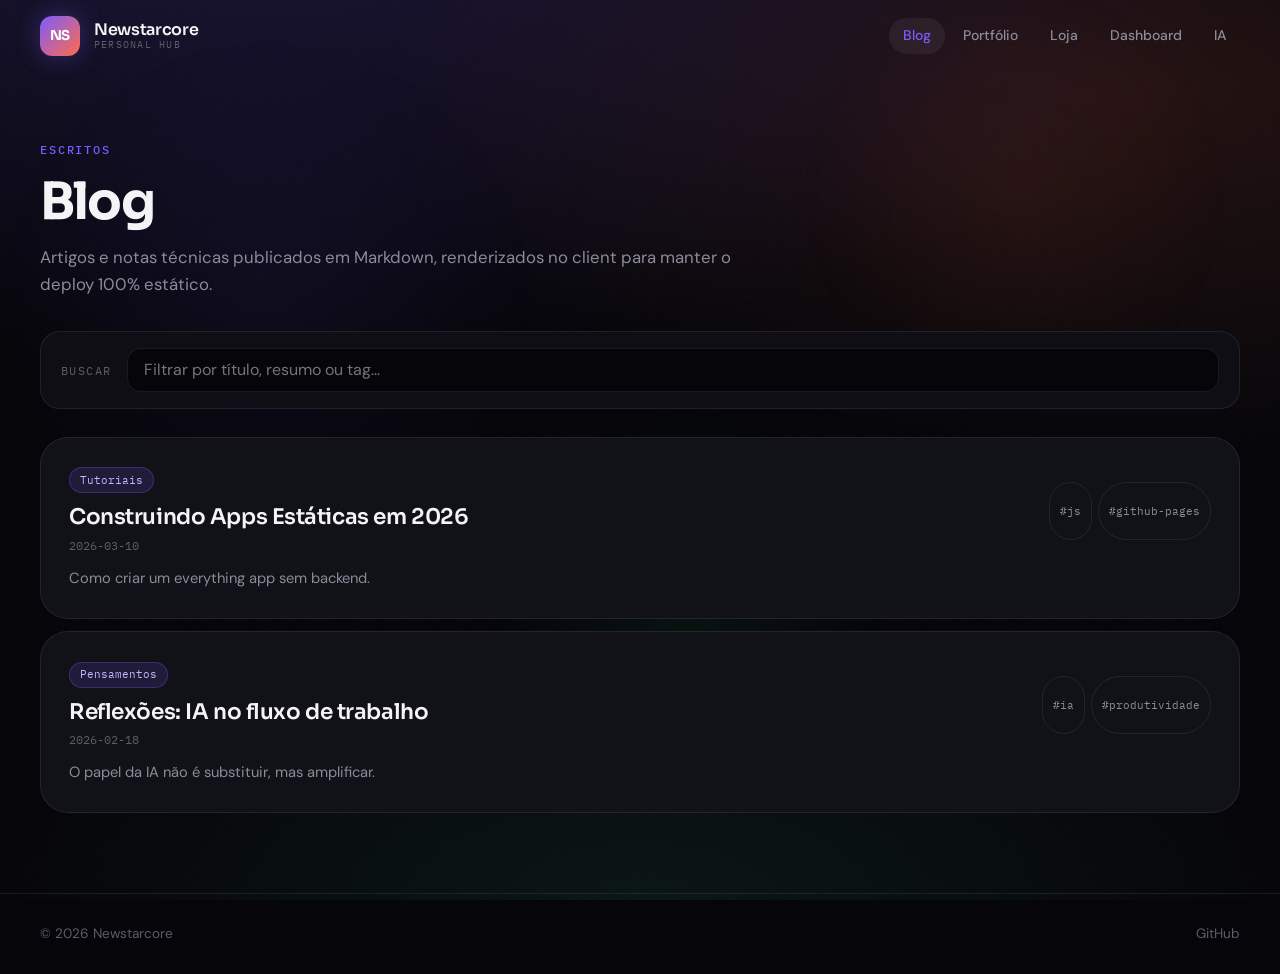
==== commit e4e902f4: "Redesign completo do site v2.0 Nova identidade visual com paleta Prism (roxo, coral, mint), tipograf" ====
--- a/blog/index.html
+++ b/blog/index.html
@@ -4,20 +4,23 @@
     <meta charset="UTF-8">
     <meta name="viewport" content="width=device-width, initial-scale=1.0">
     <title>Blog | Newstarcore</title>
-    <meta name="description" content="Transmissões técnicas, tutoriais e pensamentos de Newstarcore.">
+    <meta name="description" content="Artigos técnicos, tutoriais e reflexões de Newstarcore.">
     <link rel="preconnect" href="https://fonts.googleapis.com">
     <link rel="preconnect" href="https://fonts.gstatic.com" crossorigin>
-    <link href="https://fonts.googleapis.com/css2?family=Fira+Code:wght@400;500;600&family=Space+Grotesk:wght@500;600;700&family=Inter:wght@400;500;600;700&display=swap" rel="stylesheet">
+    <link href="https://fonts.googleapis.com/css2?family=DM+Sans:ital,opsz,wght@0,9..40,400;0,9..40,500;0,9..40,600;0,9..40,700&family=IBM+Plex+Mono:wght@400;500&family=Sora:wght@400;500;600;700&display=swap" rel="stylesheet">
     <link rel="stylesheet" href="../css/style.css">
 </head>
 <body>
-    <canvas id="star-canvas" aria-hidden="true"></canvas>
+    <canvas id="aurora-canvas" aria-hidden="true"></canvas>
     <header class="site-header">
         <nav class="container nav" aria-label="Navegação principal">
             <a href="../" class="logo" aria-label="Newstarcore home">
                 <span class="logo-mark">NS</span>
-                <span class="logo-text"><strong>Newstarcore</strong><small>mission control</small></span>
+                <span class="logo-text"><strong>Newstarcore</strong><small>personal hub</small></span>
             </a>
+            <button class="nav-toggle" aria-label="Abrir menu" aria-expanded="false">
+                <span></span><span></span><span></span>
+            </button>
             <ul class="nav-links">
                 <li><a href="./" aria-current="page">Blog</a></li>
                 <li><a href="../portfolio/">Portfólio</a></li>
@@ -29,14 +32,14 @@
     </header>
 
     <main class="container">
-        <section class="page-hero">
-            <p class="eyebrow">Transmission archive</p>
-            <h1>Blog & Conteúdo</h1>
-            <p>Artigos e notas técnicas publicados como Markdown, renderizados no client para manter o deploy 100% estático.</p>
+        <section class="page-hero reveal">
+            <p class="eyebrow">Escritos</p>
+            <h1>Blog</h1>
+            <p>Artigos e notas técnicas publicados em Markdown, renderizados no client para manter o deploy 100% estático.</p>
         </section>
 
-        <section class="toolbar" aria-label="Busca de posts">
-            <label for="blog-search">Buscar transmissão</label>
+        <section class="toolbar reveal" aria-label="Busca de posts">
+            <label for="blog-search">Buscar</label>
             <input type="search" id="blog-search" class="search-box" placeholder="Filtrar por título, resumo ou tag...">
         </section>
 
@@ -46,8 +49,13 @@
     </main>
 
     <footer class="footer">
-        <div class="container footer-grid"><p>&copy; 2026 Newstarcore.</p><p>Markdown powered.</p></div>
+        <div class="container footer-grid">
+            <p>&copy; 2026 Newstarcore</p>
+            <ul class="footer-links">
+                <li><a href="https://github.com/gnustella-lab/Newstarcore" target="_blank" rel="noopener noreferrer">GitHub</a></li>
+            </ul>
+        </div>
     </footer>
     <script src="../js/main.js"></script>
 </body>
-</html>
+</html>
--- a/css/style.css
+++ b/css/style.css
@@ -1,735 +1,1097 @@
 :root {
-    --bg: #030711;
-    --bg-soft: #07101d;
-    --panel: rgba(9, 18, 34, 0.78);
-    --panel-strong: rgba(12, 24, 44, 0.92);
-    --line: rgba(139, 177, 255, 0.18);
-    --line-strong: rgba(255, 255, 255, 0.18);
-    --text: #f7fbff;
-    --muted: #9fb0c8;
-    --muted-2: #62708a;
-    --orange: #ff6b35;
-    --cyan: #61e8ff;
-    --violet: #8b5cf6;
-    --green: #7dd3a5;
-    --shadow: 0 24px 80px rgba(0, 0, 0, 0.38);
-    --radius-lg: 30px;
-    --radius-md: 20px;
-    --radius-sm: 12px;
-}
-
-* { box-sizing: border-box; margin: 0; padding: 0; }
+    --bg: #06060a;
+    --bg-elevated: #0e0e14;
+    --bg-card: #111118;
+    --border: rgba(255, 255, 255, 0.08);
+    --border-hover: rgba(255, 255, 255, 0.18);
+    --text: #f4f4f6;
+    --text-muted: #8b8b9a;
+    --text-dim: #5c5c6b;
+    --accent: #7c5cff;
+    --accent-soft: rgba(124, 92, 255, 0.14);
+    --accent-glow: rgba(124, 92, 255, 0.35);
+    --warm: #ff6b4a;
+    --warm-soft: rgba(255, 107, 74, 0.12);
+    --mint: #3dd68c;
+    --mint-soft: rgba(61, 214, 140, 0.12);
+    --gold: #e8b84a;
+    --radius-xl: 28px;
+    --radius-lg: 20px;
+    --radius-md: 14px;
+    --radius-sm: 10px;
+    --shadow: 0 20px 60px rgba(0, 0, 0, 0.45);
+    --font-display: 'Sora', system-ui, sans-serif;
+    --font-body: 'DM Sans', system-ui, sans-serif;
+    --font-mono: 'IBM Plex Mono', monospace;
+    --header-h: 72px;
+    --ease: cubic-bezier(0.22, 1, 0.36, 1);
+}
+
+*, *::before, *::after { box-sizing: border-box; margin: 0; padding: 0; }
 
 html { scroll-behavior: smooth; }
 
 body {
     min-height: 100vh;
-    font-family: 'Inter', system-ui, sans-serif;
+    font-family: var(--font-body);
+    font-size: 1rem;
+    line-height: 1.65;
     color: var(--text);
-    background:
-        radial-gradient(circle at 10% 10%, rgba(97, 232, 255, 0.16), transparent 28rem),
-        radial-gradient(circle at 82% 4%, rgba(255, 107, 53, 0.15), transparent 26rem),
-        radial-gradient(circle at 50% 90%, rgba(139, 92, 246, 0.18), transparent 34rem),
-        var(--bg);
-    line-height: 1.6;
+    background: var(--bg);
     overflow-x: hidden;
+    -webkit-font-smoothing: antialiased;
 }
 
 body::before {
     content: '';
     position: fixed;
     inset: 0;
+    z-index: -3;
+    background:
+        radial-gradient(ellipse 80% 50% at 20% -10%, rgba(124, 92, 255, 0.18), transparent),
+        radial-gradient(ellipse 60% 40% at 90% 10%, rgba(255, 107, 74, 0.12), transparent),
+        radial-gradient(ellipse 50% 30% at 50% 100%, rgba(61, 214, 140, 0.08), transparent),
+        var(--bg);
+}
+
+body::after {
+    content: '';
+    position: fixed;
+    inset: 0;
     z-index: -2;
+    opacity: 0.35;
     pointer-events: none;
-    background-image:
-        linear-gradient(rgba(255,255,255,0.035) 1px, transparent 1px),
-        linear-gradient(90deg, rgba(255,255,255,0.035) 1px, transparent 1px);
-    background-size: 72px 72px;
-    mask-image: radial-gradient(circle at center, black, transparent 75%);
-}
-
-a { color: inherit; }
-code, pre { font-family: 'Fira Code', monospace; }
-
-#star-canvas {
+    background-image: url("data:image/svg+xml,%3Csvg viewBox='0 0 256 256' xmlns='http://www.w3.org/2000/svg'%3E%3Cfilter id='n'%3E%3CfeTurbulence type='fractalNoise' baseFrequency='0.85' numOctaves='4' stitchTiles='stitch'/%3E%3C/filter%3E%3Crect width='100%25' height='100%25' filter='url(%23n)' opacity='0.04'/%3E%3C/svg%3E");
+}
+
+a { color: inherit; text-decoration: none; }
+img, svg { display: block; max-width: 100%; }
+code, pre { font-family: var(--font-mono); }
+
+#aurora-canvas {
     position: fixed;
     inset: 0;
     width: 100%;
     height: 100%;
     z-index: -1;
-    opacity: 0.62;
+    opacity: 0.5;
+    pointer-events: none;
 }
 
 .container {
-    width: min(1180px, calc(100% - 40px));
+    width: min(1200px, calc(100% - 48px));
     margin: 0 auto;
 }
 
+/* ── Header ── */
+
 .site-header {
-    position: sticky;
+    position: fixed;
     top: 0;
-    z-index: 50;
-    border-bottom: 1px solid var(--line);
-    background: rgba(3, 7, 17, 0.72);
-    backdrop-filter: blur(18px);
+    left: 0;
+    right: 0;
+    z-index: 100;
+    height: var(--header-h);
+    border-bottom: 1px solid transparent;
+    transition: background 0.3s var(--ease), border-color 0.3s var(--ease), backdrop-filter 0.3s var(--ease);
+}
+
+.site-header.is-scrolled {
+    background: rgba(6, 6, 10, 0.82);
+    border-color: var(--border);
+    backdrop-filter: blur(20px) saturate(1.4);
 }
 
 .nav {
-    min-height: 82px;
+    height: var(--header-h);
     display: flex;
     align-items: center;
     justify-content: space-between;
-    gap: 22px;
+    gap: 24px;
 }
 
 .logo {
     display: inline-flex;
     align-items: center;
-    gap: 12px;
-    text-decoration: none;
+    gap: 14px;
+    flex-shrink: 0;
 }
 
 .logo-mark {
-    width: 44px;
-    height: 44px;
+    width: 40px;
+    height: 40px;
     display: grid;
     place-items: center;
-    border: 1px solid rgba(97, 232, 255, 0.45);
-    border-radius: 16px;
-    background: linear-gradient(135deg, rgba(97, 232, 255, 0.16), rgba(255, 107, 53, 0.14));
-    box-shadow: 0 0 30px rgba(97, 232, 255, 0.16);
-    color: var(--cyan);
-    font-family: 'Fira Code', monospace;
+    border-radius: 12px;
+    background: linear-gradient(135deg, var(--accent), var(--warm));
+    color: #fff;
+    font-family: var(--font-display);
     font-weight: 700;
-    letter-spacing: -0.08em;
-}
-
-.logo-text { display: grid; line-height: 1.05; }
-.logo-text strong { font-family: 'Space Grotesk', sans-serif; font-size: 1.05rem; letter-spacing: -0.02em; }
-.logo-text small { color: var(--muted); font-family: 'Fira Code', monospace; font-size: 0.68rem; text-transform: uppercase; letter-spacing: 0.14em; }
+    font-size: 0.85rem;
+    letter-spacing: -0.04em;
+    box-shadow: 0 0 24px var(--accent-glow);
+}
+
+.logo-text { display: grid; line-height: 1.1; }
+.logo-text strong {
+    font-family: var(--font-display);
+    font-size: 1rem;
+    font-weight: 600;
+    letter-spacing: -0.02em;
+}
+.logo-text small {
+    color: var(--text-dim);
+    font-family: var(--font-mono);
+    font-size: 0.65rem;
+    text-transform: uppercase;
+    letter-spacing: 0.12em;
+}
 
 .nav-links {
     display: flex;
     align-items: center;
-    justify-content: flex-end;
-    gap: 8px;
+    gap: 4px;
     list-style: none;
-    flex-wrap: wrap;
 }
 
 .nav-links a {
     display: inline-flex;
     align-items: center;
-    min-height: 38px;
+    min-height: 36px;
     padding: 0 14px;
-    border: 1px solid transparent;
     border-radius: 999px;
-    color: var(--muted);
-    text-decoration: none;
-    font-size: 0.9rem;
-    font-weight: 600;
-    transition: 180ms ease;
+    color: var(--text-muted);
+    font-size: 0.875rem;
+    font-weight: 500;
+    transition: color 0.2s, background 0.2s;
 }
 
 .nav-links a:hover,
 .nav-links a[aria-current="page"] {
     color: var(--text);
-    border-color: var(--line-strong);
     background: rgba(255, 255, 255, 0.06);
 }
 
+.nav-links a[aria-current="page"] {
+    color: var(--accent);
+}
+
+.nav-toggle {
+    display: none;
+    width: 40px;
+    height: 40px;
+    border: 1px solid var(--border);
+    border-radius: var(--radius-sm);
+    background: var(--bg-elevated);
+    color: var(--text);
+    cursor: pointer;
+    align-items: center;
+    justify-content: center;
+    flex-direction: column;
+    gap: 5px;
+    transition: border-color 0.2s;
+}
+
+.nav-toggle span {
+    display: block;
+    width: 18px;
+    height: 2px;
+    background: currentColor;
+    border-radius: 2px;
+    transition: transform 0.25s var(--ease), opacity 0.25s;
+}
+
+.nav-toggle[aria-expanded="true"] span:nth-child(1) { transform: translateY(7px) rotate(45deg); }
+.nav-toggle[aria-expanded="true"] span:nth-child(2) { opacity: 0; }
+.nav-toggle[aria-expanded="true"] span:nth-child(3) { transform: translateY(-7px) rotate(-45deg); }
+
+/* ── Hero ── */
+
+main { padding-top: var(--header-h); }
+
 .hero {
-    min-height: calc(100vh - 82px);
-    display: grid;
-    grid-template-columns: minmax(0, 1.05fr) minmax(360px, 0.95fr);
-    gap: 54px;
-    align-items: center;
-    padding: 72px 0 58px;
-}
-
-.hero-copy h1,
-.page-hero h1,
-.section-head h2 {
-    font-family: 'Space Grotesk', sans-serif;
-    letter-spacing: -0.055em;
-    line-height: 0.96;
-}
-
-.hero-copy h1 {
-    max-width: 760px;
-    font-size: clamp(3.3rem, 8vw, 7.3rem);
+    display: grid;
+    grid-template-columns: 1fr 1fr;
+    gap: 64px;
+    align-items: center;
+    min-height: calc(100vh - var(--header-h));
+    padding: 80px 0 60px;
+}
+
+.hero-badge {
+    display: inline-flex;
+    align-items: center;
+    gap: 8px;
+    padding: 6px 14px 6px 8px;
+    border: 1px solid var(--border);
+    border-radius: 999px;
+    background: var(--bg-elevated);
+    color: var(--text-muted);
+    font-family: var(--font-mono);
+    font-size: 0.72rem;
+    letter-spacing: 0.06em;
+    margin-bottom: 28px;
+}
+
+.hero-badge::before {
+    content: '';
+    width: 8px;
+    height: 8px;
+    border-radius: 50%;
+    background: var(--mint);
+    box-shadow: 0 0 12px var(--mint);
+    animation: pulse 2s ease infinite;
+}
+
+@keyframes pulse {
+    0%, 100% { opacity: 1; }
+    50% { opacity: 0.4; }
+}
+
+.hero h1 {
+    font-family: var(--font-display);
+    font-size: clamp(2.8rem, 6vw, 5.2rem);
+    font-weight: 700;
+    line-height: 1.02;
+    letter-spacing: -0.04em;
+    max-width: 640px;
+}
+
+.hero h1 em {
+    font-style: normal;
+    background: linear-gradient(135deg, var(--accent) 0%, var(--warm) 60%, var(--gold) 100%);
+    -webkit-background-clip: text;
+    -webkit-text-fill-color: transparent;
+    background-clip: text;
 }
 
 .hero-lead {
-    max-width: 660px;
     margin-top: 24px;
-    color: var(--muted);
-    font-size: clamp(1rem, 1.5vw, 1.22rem);
-}
-
-.eyebrow,
-.card-kicker {
-    color: var(--cyan);
-    font-family: 'Fira Code', monospace;
-    font-size: 0.76rem;
-    font-weight: 600;
-    letter-spacing: 0.18em;
-    text-transform: uppercase;
-}
-
-.hero-actions,
-.card-actions {
-    display: flex;
-    align-items: center;
+    max-width: 520px;
+    color: var(--text-muted);
+    font-size: 1.1rem;
+    line-height: 1.7;
+}
+
+.hero-actions {
+    display: flex;
     flex-wrap: wrap;
     gap: 12px;
-    margin-top: 28px;
+    margin-top: 36px;
 }
 
 .btn {
     display: inline-flex;
     align-items: center;
     justify-content: center;
-    min-height: 46px;
-    padding: 0 20px;
-    border: 1px solid var(--line-strong);
+    gap: 8px;
+    min-height: 48px;
+    padding: 0 24px;
+    border: 1px solid var(--border);
     border-radius: 999px;
+    font-family: var(--font-body);
+    font-size: 0.9rem;
+    font-weight: 600;
     color: var(--text);
-    text-decoration: none;
+    cursor: pointer;
+    transition: transform 0.2s var(--ease), border-color 0.2s, background 0.2s, box-shadow 0.2s;
+}
+
+.btn:hover { transform: translateY(-2px); }
+
+.btn-primary {
+    border-color: transparent;
+    background: linear-gradient(135deg, var(--accent), #9b7dff);
+    box-shadow: 0 8px 32px var(--accent-glow);
+}
+
+.btn-primary:hover { box-shadow: 0 12px 40px var(--accent-glow); }
+
+.btn-secondary {
+    background: rgba(255, 255, 255, 0.04);
+}
+
+.btn-secondary:hover { border-color: var(--border-hover); background: rgba(255, 255, 255, 0.08); }
+
+.btn-ghost {
+    border-color: transparent;
+    background: transparent;
+    color: var(--text-muted);
+    padding: 0 12px;
+    min-height: 40px;
+}
+
+.btn-ghost:hover { color: var(--text); }
+
+.small-btn { min-height: 38px; padding: 0 16px; font-size: 0.82rem; }
+
+.hero-stats {
+    display: flex;
+    gap: 32px;
+    margin-top: 48px;
+    padding-top: 32px;
+    border-top: 1px solid var(--border);
+}
+
+.hero-stat strong {
+    display: block;
+    font-family: var(--font-display);
+    font-size: 1.8rem;
     font-weight: 700;
-    transition: 180ms ease;
-}
-
-.btn:hover { transform: translateY(-2px); }
-.btn-primary { border-color: rgba(255, 107, 53, 0.65); background: var(--orange); color: #170701; box-shadow: 0 18px 50px rgba(255, 107, 53, 0.22); }
-.btn-secondary { background: rgba(255, 255, 255, 0.055); }
-.small-btn { min-height: 38px; padding: 0 14px; font-size: 0.85rem; }
-
-.signal-strip {
-    display: flex;
-    flex-wrap: wrap;
-    gap: 10px;
-    margin-top: 26px;
-}
-
-.signal-strip span {
-    padding: 8px 12px;
-    border: 1px solid rgba(97, 232, 255, 0.22);
-    border-radius: 999px;
-    background: rgba(97, 232, 255, 0.06);
-    color: var(--muted);
-    font-family: 'Fira Code', monospace;
-    font-size: 0.74rem;
-}
-
-.hero-visual { min-width: 0; }
-
-.command-panel,
-.card,
-.toolbar,
-.post-container,
-.now-section,
-.stat-card {
+    letter-spacing: -0.04em;
+    color: var(--text);
+}
+
+.hero-stat span {
+    display: block;
+    margin-top: 4px;
+    color: var(--text-dim);
+    font-size: 0.8rem;
+}
+
+/* Hero visual — bento panel */
+
+.hero-visual {
+    display: grid;
+    grid-template-columns: 1fr 1fr;
+    grid-template-rows: auto auto;
+    gap: 14px;
+}
+
+.bento-card {
     position: relative;
-    border: 1px solid var(--line);
-    background:
-        linear-gradient(145deg, rgba(255, 255, 255, 0.08), transparent 34%),
-        var(--panel);
-    box-shadow: var(--shadow);
-    backdrop-filter: blur(18px);
-}
-
-.command-panel {
+    padding: 24px;
+    border: 1px solid var(--border);
+    border-radius: var(--radius-xl);
+    background: var(--bg-card);
     overflow: hidden;
-    min-height: 520px;
-    padding: 20px;
-    border-radius: 36px;
-}
-
-.command-panel::before,
-.card::before,
-.post-container::before,
-.now-section::before,
-.stat-card::before {
+    transition: border-color 0.3s, transform 0.3s var(--ease);
+}
+
+.bento-card:hover { border-color: var(--border-hover); }
+
+.bento-card::before {
     content: '';
     position: absolute;
     inset: 0;
+    background: radial-gradient(circle at top right, var(--accent-soft), transparent 60%);
     pointer-events: none;
-    border-radius: inherit;
-    background: radial-gradient(circle at top right, rgba(97, 232, 255, 0.13), transparent 34%);
-}
-
-.panel-bar {
-    display: flex;
-    align-items: center;
-    gap: 8px;
-    min-height: 42px;
-    padding: 0 12px;
-    border: 1px solid var(--line);
-    border-radius: 18px;
-    background: rgba(0, 0, 0, 0.24);
-}
-
-.panel-bar span {
-    width: 9px;
-    height: 9px;
-    border-radius: 50%;
-    background: var(--orange);
-}
-
-.panel-bar span:nth-child(2) { background: var(--cyan); }
-.panel-bar span:nth-child(3) { background: var(--green); }
-.panel-bar strong { margin-left: auto; color: var(--muted); font-family: 'Fira Code', monospace; font-size: 0.76rem; font-weight: 500; }
-
-.terminal-window {
-    margin-top: 18px;
-    padding: 22px;
-    border: 1px solid rgba(255,255,255,0.12);
-    border-radius: 22px;
-    background: rgba(0, 0, 0, 0.28);
-    color: var(--muted);
-    font-family: 'Fira Code', monospace;
-    font-size: 0.85rem;
-}
-
-.terminal-window p + p { margin-top: 10px; }
-.terminal-window span { color: var(--orange); }
-
-.radar-grid {
-    display: grid;
-    grid-template-columns: minmax(0, 1fr) 150px;
-    gap: 18px;
-    margin-top: 18px;
-}
-
-.radar {
+}
+
+.bento-card.wide { grid-column: span 2; }
+
+.bento-label {
     position: relative;
-    aspect-ratio: 1;
-    min-height: 240px;
-    border: 1px solid rgba(97, 232, 255, 0.22);
-    border-radius: 50%;
-    background:
-        repeating-radial-gradient(circle, transparent 0 34px, rgba(97, 232, 255, 0.12) 35px 36px),
-        conic-gradient(from 45deg, rgba(97, 232, 255, 0.26), transparent 28%, rgba(255, 107, 53, 0.18), transparent 62%);
-}
-
-.radar::before,
-.radar::after,
-.radar i,
-.radar b {
-    content: '';
-    position: absolute;
-    border-radius: 50%;
-}
-
-.radar::before { inset: 48%; background: var(--orange); box-shadow: 0 0 35px var(--orange); }
-.radar::after { inset: 16%; border: 1px dashed rgba(255,255,255,0.22); }
-.radar i { width: 14px; height: 14px; left: 22%; top: 32%; background: var(--cyan); box-shadow: 0 0 28px var(--cyan); }
-.radar b { width: 10px; height: 10px; right: 26%; bottom: 27%; background: var(--green); box-shadow: 0 0 24px var(--green); }
-
-.telemetry-stack { display: grid; gap: 12px; }
-.telemetry-stack div {
-    padding: 15px;
-    border: 1px solid var(--line);
-    border-radius: 18px;
-    background: rgba(255,255,255,0.045);
-}
-.telemetry-stack small { display: block; color: var(--muted-2); font-family: 'Fira Code', monospace; text-transform: uppercase; letter-spacing: 0.12em; }
-.telemetry-stack strong { display: block; margin-top: 6px; color: var(--text); font-family: 'Space Grotesk', sans-serif; font-size: 1.2rem; }
-
-.section { padding: 54px 0; }
+    color: var(--text-dim);
+    font-family: var(--font-mono);
+    font-size: 0.68rem;
+    text-transform: uppercase;
+    letter-spacing: 0.14em;
+}
+
+.bento-card h3 {
+    position: relative;
+    margin-top: 10px;
+    font-family: var(--font-display);
+    font-size: 1.15rem;
+    font-weight: 600;
+    letter-spacing: -0.02em;
+}
+
+.bento-card p {
+    position: relative;
+    margin-top: 8px;
+    color: var(--text-muted);
+    font-size: 0.88rem;
+}
+
+.bento-icon {
+    position: relative;
+    width: 44px;
+    height: 44px;
+    display: grid;
+    place-items: center;
+    margin-bottom: 16px;
+    border-radius: 14px;
+    font-size: 1.3rem;
+}
+
+.bento-icon.purple { background: var(--accent-soft); }
+.bento-icon.warm { background: var(--warm-soft); }
+.bento-icon.mint { background: var(--mint-soft); }
+
+.code-snippet {
+    position: relative;
+    margin-top: 16px;
+    padding: 16px;
+    border-radius: var(--radius-md);
+    background: rgba(0, 0, 0, 0.4);
+    font-family: var(--font-mono);
+    font-size: 0.78rem;
+    line-height: 1.8;
+    color: var(--text-muted);
+}
+
+.code-snippet .kw { color: var(--accent); }
+.code-snippet .str { color: var(--mint); }
+.code-snippet .cm { color: var(--text-dim); }
+
+.progress-bars { position: relative; display: grid; gap: 12px; margin-top: 16px; }
+
+.progress-item label {
+    display: flex;
+    justify-content: space-between;
+    margin-bottom: 6px;
+    font-size: 0.78rem;
+    color: var(--text-muted);
+}
+
+.progress-track {
+    height: 4px;
+    border-radius: 4px;
+    background: rgba(255, 255, 255, 0.06);
+    overflow: hidden;
+}
+
+.progress-fill {
+    height: 100%;
+    border-radius: 4px;
+    background: linear-gradient(90deg, var(--accent), var(--warm));
+    transition: width 1.2s var(--ease);
+}
+
+/* ── Sections ── */
+
+.section { padding: 80px 0; }
 
 .section-head {
-    max-width: 720px;
-    margin-bottom: 24px;
+    max-width: 600px;
+    margin-bottom: 40px;
+}
+
+.section-head.centered {
+    max-width: 640px;
+    margin-left: auto;
+    margin-right: auto;
+    text-align: center;
+}
+
+.eyebrow {
+    display: inline-block;
+    color: var(--accent);
+    font-family: var(--font-mono);
+    font-size: 0.72rem;
+    font-weight: 500;
+    text-transform: uppercase;
+    letter-spacing: 0.16em;
 }
 
 .section-head h2,
 .page-hero h1 {
-    margin-top: 10px;
-    font-size: clamp(2.2rem, 5vw, 4.8rem);
+    margin-top: 12px;
+    font-family: var(--font-display);
+    font-size: clamp(2rem, 4vw, 3.2rem);
+    font-weight: 700;
+    letter-spacing: -0.035em;
+    line-height: 1.08;
 }
 
 .section-head p:not(.eyebrow),
-.page-hero p:not(.eyebrow) {
-    margin-top: 12px;
-    color: var(--muted);
+.page-hero p:not(.eyebrow):not(.hero-lead) {
+    margin-top: 14px;
+    color: var(--text-muted);
+    font-size: 1.05rem;
 }
 
 .split-head {
     max-width: none;
     display: flex;
-    align-items: end;
+    align-items: flex-end;
     justify-content: space-between;
-    gap: 28px;
-}
-
-.split-head > p { max-width: 360px; }
+    gap: 32px;
+}
+
+.split-head > p { max-width: 340px; flex-shrink: 0; }
+
+/* ── Cards & Grids ── */
 
 .grid-3 {
     display: grid;
-    grid-template-columns: repeat(3, minmax(0, 1fr));
-    gap: 18px;
+    grid-template-columns: repeat(3, 1fr);
+    gap: 16px;
 }
 
 .grid-2 {
     display: grid;
-    grid-template-columns: repeat(2, minmax(0, 1fr));
-    gap: 18px;
+    grid-template-columns: repeat(2, 1fr);
+    gap: 16px;
 }
 
 .card {
-    overflow: hidden;
-    min-height: 230px;
-    padding: 24px;
-    border-radius: var(--radius-lg);
-    text-decoration: none;
-    transition: 180ms ease;
+    position: relative;
+    padding: 28px;
+    border: 1px solid var(--border);
+    border-radius: var(--radius-xl);
+    background: var(--bg-card);
+    transition: border-color 0.3s, transform 0.3s var(--ease), box-shadow 0.3s;
 }
 
 .card:hover {
-    transform: translateY(-5px);
-    border-color: rgba(97, 232, 255, 0.42);
+    border-color: var(--border-hover);
+    transform: translateY(-4px);
+    box-shadow: var(--shadow);
+}
+
+.card-kicker {
+    color: var(--text-dim);
+    font-family: var(--font-mono);
+    font-size: 0.68rem;
+    text-transform: uppercase;
+    letter-spacing: 0.14em;
 }
 
 .card h3,
 .card h2,
 .now-section h2 {
-    position: relative;
     margin-top: 12px;
-    font-family: 'Space Grotesk', sans-serif;
-    line-height: 1.04;
-    letter-spacing: -0.035em;
-}
-
-.card h3 { font-size: 1.55rem; }
+    font-family: var(--font-display);
+    font-size: 1.35rem;
+    font-weight: 600;
+    letter-spacing: -0.02em;
+    line-height: 1.15;
+}
+
 .card h2,
-.now-section h2 { font-size: clamp(1.7rem, 3vw, 2.5rem); }
+.now-section h2 { font-size: clamp(1.5rem, 2.5vw, 2rem); }
+
 .card p,
-.now-section p { position: relative; margin-top: 12px; color: var(--muted); }
-
-.route-card { min-height: 260px; }
-.route-card::after {
-    content: '';
+.now-section p { margin-top: 10px; color: var(--text-muted); font-size: 0.92rem; }
+
+.route-card {
+    display: block;
+    text-decoration: none;
+    min-height: 220px;
+}
+
+.route-card .card-arrow {
     position: absolute;
-    right: 24px;
-    bottom: 24px;
-    width: 38px;
-    height: 38px;
-    border-top: 1px solid var(--cyan);
-    border-right: 1px solid var(--cyan);
-    opacity: 0.75;
-}
-
-.mission-card { min-height: 250px; }
+    right: 28px;
+    bottom: 28px;
+    width: 36px;
+    height: 36px;
+    display: grid;
+    place-items: center;
+    border: 1px solid var(--border);
+    border-radius: 50%;
+    color: var(--text-muted);
+    font-size: 1rem;
+    transition: background 0.2s, color 0.2s, border-color 0.2s;
+}
+
+.route-card:hover .card-arrow {
+    background: var(--accent);
+    border-color: var(--accent);
+    color: #fff;
+}
+
+.mission-card { min-height: 240px; }
+
+.card-actions {
+    display: flex;
+    flex-wrap: wrap;
+    gap: 10px;
+    margin-top: 20px;
+}
+
 .project-card,
-.product-card { display: flex; flex-direction: column; }
+.product-card { display: flex; flex-direction: column; min-height: 280px; }
 .project-card .card-actions,
 .product-card .price-row { margin-top: auto; }
 
 .tag-list {
-    position: relative;
-    display: flex;
-    gap: 8px;
+    display: flex;
     flex-wrap: wrap;
-    margin: 18px 0 20px;
+    gap: 6px;
+    margin: 16px 0;
 }
 
 .tag {
     display: inline-flex;
     align-items: center;
-    min-height: 28px;
+    min-height: 26px;
     padding: 0 10px;
-    border: 1px solid rgba(97, 232, 255, 0.2);
+    border: 1px solid var(--border);
     border-radius: 999px;
-    background: rgba(97, 232, 255, 0.08);
-    color: #c6f8ff;
-    font-family: 'Fira Code', monospace;
+    background: rgba(255, 255, 255, 0.03);
+    color: var(--text-muted);
+    font-family: var(--font-mono);
+    font-size: 0.7rem;
+}
+
+.tag-accent {
+    border-color: rgba(124, 92, 255, 0.3);
+    background: var(--accent-soft);
+    color: #c4b5fd;
+}
+
+.tag-outline { background: transparent; }
+
+/* ── Page hero ── */
+
+.page-hero {
+    max-width: 720px;
+    padding: 64px 0 32px;
+}
+
+.compact-hero { padding-bottom: 20px; }
+
+/* ── Toolbar ── */
+
+.toolbar {
+    display: flex;
+    align-items: center;
+    gap: 16px;
+    margin-bottom: 28px;
+    padding: 16px 20px;
+    border: 1px solid var(--border);
+    border-radius: var(--radius-lg);
+    background: var(--bg-elevated);
+}
+
+.toolbar label {
+    flex-shrink: 0;
+    color: var(--text-dim);
+    font-family: var(--font-mono);
     font-size: 0.72rem;
-}
-
-.tag-outline { background: transparent; border-color: rgba(255,255,255,0.16); color: var(--muted); }
-.tag-accent { background: rgba(255, 107, 53, 0.16); border-color: rgba(255, 107, 53, 0.32); color: #ffd4c6; }
-
-.card-top {
-    position: relative;
-    display: flex;
-    justify-content: space-between;
-    gap: 18px;
-}
-
-.post-link { text-decoration: none; }
-.post-link:hover { color: var(--cyan); }
-.blog-card { min-height: 0; margin-bottom: 16px; }
-.blog-card small { color: var(--muted-2); font-family: 'Fira Code', monospace; }
-.empty-state,
-.muted { color: var(--muted); }
-
-.page-hero {
-    max-width: 900px;
-    padding: 76px 0 34px;
-}
-
-.compact-hero { padding-bottom: 24px; }
-
-.toolbar {
-    display: flex;
-    align-items: center;
-    gap: 16px;
-    margin: 12px 0 28px;
-    padding: 16px;
-    border-radius: var(--radius-md);
-}
-
-.toolbar label {
-    flex: 0 0 auto;
-    color: var(--muted);
-    font-family: 'Fira Code', monospace;
-    font-size: 0.76rem;
-    letter-spacing: 0.14em;
     text-transform: uppercase;
+    letter-spacing: 0.12em;
 }
 
 .search-box {
     width: 100%;
-    min-height: 48px;
-    padding: 0 14px;
-    border: 1px solid var(--line);
-    border-radius: 16px;
-    background: rgba(0, 0, 0, 0.24);
+    min-height: 44px;
+    padding: 0 16px;
+    border: 1px solid var(--border);
+    border-radius: var(--radius-md);
+    background: var(--bg);
     color: var(--text);
     font: inherit;
     outline: none;
-}
-
-.search-box:focus { border-color: rgba(97, 232, 255, 0.52); box-shadow: 0 0 0 4px rgba(97, 232, 255, 0.08); }
-
-.stack-list { display: grid; gap: 0; }
+    transition: border-color 0.2s, box-shadow 0.2s;
+}
+
+.search-box:focus {
+    border-color: rgba(124, 92, 255, 0.5);
+    box-shadow: 0 0 0 3px var(--accent-soft);
+}
+
+.stack-list { display: grid; gap: 12px; }
+
+.blog-card { min-height: 0; }
+
+.card-top {
+    display: flex;
+    justify-content: space-between;
+    gap: 20px;
+}
+
+.card-top small {
+    display: block;
+    margin-top: 6px;
+    color: var(--text-dim);
+    font-family: var(--font-mono);
+    font-size: 0.75rem;
+}
+
+.post-link { text-decoration: none; transition: color 0.2s; }
+.post-link:hover { color: var(--accent); }
 
 .price-row {
-    position: relative;
     display: flex;
     align-items: center;
     justify-content: space-between;
     gap: 16px;
-    margin-top: 20px;
-}
-
-.price-row strong { font-family: 'Space Grotesk', sans-serif; font-size: 1.45rem; color: var(--text); }
+    margin-top: auto;
+    padding-top: 16px;
+}
+
+.price-row strong {
+    font-family: var(--font-display);
+    font-size: 1.4rem;
+    font-weight: 700;
+    letter-spacing: -0.03em;
+}
+
+.empty-state,
+.muted { color: var(--text-muted); }
+
+/* ── Blog post ── */
 
 .post-container {
-    max-width: 860px;
-    margin: 52px auto;
-    padding: clamp(24px, 5vw, 56px);
-    border-radius: var(--radius-lg);
-}
-
-.post-container > * { position: relative; }
+    max-width: 760px;
+    margin: 48px auto 80px;
+    padding: clamp(28px, 5vw, 56px);
+    border: 1px solid var(--border);
+    border-radius: var(--radius-xl);
+    background: var(--bg-card);
+}
+
 .post-meta {
     display: flex;
     align-items: center;
-    gap: 12px;
     flex-wrap: wrap;
-    margin-bottom: 24px;
-    color: var(--muted);
-    font-family: 'Fira Code', monospace;
-    font-size: 0.8rem;
-}
+    gap: 10px;
+    margin-bottom: 28px;
+    color: var(--text-dim);
+    font-family: var(--font-mono);
+    font-size: 0.78rem;
+}
+
 .post-container h1,
 .post-container h2,
 .post-container h3 {
     margin: 28px 0 12px;
-    font-family: 'Space Grotesk', sans-serif;
-    letter-spacing: -0.04em;
-    line-height: 1.05;
-}
-.post-container h1:first-child { margin-top: 0; font-size: clamp(2.3rem, 5vw, 4.2rem); }
+    font-family: var(--font-display);
+    letter-spacing: -0.03em;
+    line-height: 1.15;
+}
+
+.post-container h1:first-child { margin-top: 0; font-size: clamp(2rem, 4vw, 3.2rem); }
+.post-container h2 { font-size: 1.6rem; }
+.post-container h3 { font-size: 1.25rem; }
+
 .post-container p,
 .post-container ul,
-.post-container ol { margin-bottom: 16px; color: #c8d3e5; }
+.post-container ol { margin-bottom: 16px; color: #b8b8c8; }
+
 .post-container ul,
 .post-container ol { padding-left: 22px; }
+
 .post-container pre {
     margin: 20px 0;
-    padding: 18px;
+    padding: 20px;
     overflow-x: auto;
-    border: 1px solid var(--line);
-    border-radius: 18px;
-    background: rgba(0,0,0,0.38);
-}
-.post-container code { color: var(--cyan); }
+    border: 1px solid var(--border);
+    border-radius: var(--radius-md);
+    background: rgba(0, 0, 0, 0.45);
+    font-size: 0.85rem;
+}
+
+.post-container code { color: var(--mint); font-size: 0.88em; }
+.post-container pre code { color: inherit; }
+
 .post-container blockquote {
     margin: 24px 0;
-    padding: 16px 18px;
-    border-left: 3px solid var(--orange);
-    border-radius: 0 16px 16px 0;
-    background: rgba(255, 107, 53, 0.08);
-}
+    padding: 16px 20px;
+    border-left: 3px solid var(--accent);
+    border-radius: 0 var(--radius-md) var(--radius-md) 0;
+    background: var(--accent-soft);
+    color: var(--text-muted);
+}
+
+/* ── Dashboard ── */
 
 .dashboard-grid {
     display: grid;
-    grid-template-columns: minmax(0, 1.4fr) minmax(280px, 0.6fr);
-    gap: 18px;
-    margin-top: 10px;
+    grid-template-columns: 1.4fr 0.8fr;
+    gap: 16px;
+    margin-top: 8px;
 }
 
 .now-section {
-    padding: 28px;
-    border-radius: var(--radius-lg);
+    padding: 32px;
+    border: 1px solid var(--border);
+    border-radius: var(--radius-xl);
+    background: var(--bg-card);
 }
 
 .status-console {
+    display: grid;
+    align-content: start;
+    gap: 10px;
     min-height: 100%;
-    display: grid;
-    align-content: start;
-    gap: 12px;
 }
 
 .status-console code {
-    position: relative;
     display: block;
-    padding: 12px;
-    border: 1px solid var(--line);
-    border-radius: 14px;
-    background: rgba(0,0,0,0.26);
-    color: var(--green);
+    padding: 12px 14px;
+    border: 1px solid var(--border);
+    border-radius: var(--radius-md);
+    background: rgba(0, 0, 0, 0.3);
+    color: var(--mint);
+    font-size: 0.82rem;
 }
 
 .stats-grid {
     display: grid;
-    grid-template-columns: repeat(3, minmax(0, 1fr));
-    gap: 18px;
+    grid-template-columns: repeat(3, 1fr);
+    gap: 16px;
 }
 
 .stat-card {
-    padding: 28px;
-    border-radius: var(--radius-lg);
+    padding: 32px;
+    border: 1px solid var(--border);
+    border-radius: var(--radius-xl);
+    background: var(--bg-card);
+    text-align: center;
 }
 
 .stat-number {
-    position: relative;
     display: block;
-    color: var(--orange);
-    font-family: 'Space Grotesk', sans-serif;
-    font-size: clamp(2.4rem, 5vw, 4rem);
+    font-family: var(--font-display);
+    font-size: clamp(2.2rem, 4vw, 3.5rem);
     font-weight: 700;
-    letter-spacing: -0.06em;
+    letter-spacing: -0.05em;
     line-height: 1;
-}
-
-.stat-card p { position: relative; margin-top: 10px; color: var(--muted); }
-
-.roadmap {
-    display: grid;
-    gap: 14px;
-    max-width: 820px;
-}
+    background: linear-gradient(135deg, var(--accent), var(--warm));
+    -webkit-background-clip: text;
+    -webkit-text-fill-color: transparent;
+    background-clip: text;
+}
+
+.stat-card p { margin-top: 10px; color: var(--text-muted); font-size: 0.88rem; }
+
+.roadmap { display: grid; gap: 12px; max-width: 720px; }
 
 .roadmap-step {
     position: relative;
-    padding: 18px 18px 18px 50px;
-    border: 1px solid var(--line);
-    border-radius: 20px;
-    background: rgba(255,255,255,0.045);
-}
+    padding: 20px 20px 20px 56px;
+    border: 1px solid var(--border);
+    border-radius: var(--radius-lg);
+    background: var(--bg-card);
+    transition: border-color 0.2s;
+}
+
+.roadmap-step:hover { border-color: var(--border-hover); }
 
 .roadmap-step::before {
     content: '';
     position: absolute;
-    left: 18px;
-    top: 22px;
-    width: 14px;
-    height: 14px;
+    left: 22px;
+    top: 24px;
+    width: 12px;
+    height: 12px;
     border-radius: 50%;
-    background: var(--cyan);
-    box-shadow: 0 0 22px var(--cyan);
-}
-
-.roadmap-step strong { display: block; font-family: 'Space Grotesk', sans-serif; font-size: 1.2rem; }
-.roadmap-step small { display: block; margin-top: 4px; color: var(--muted); }
-
-.ai-card { max-width: 920px; min-height: 0; }
+    background: var(--accent);
+    box-shadow: 0 0 16px var(--accent-glow);
+}
+
+.roadmap-step.done::before { background: var(--mint); box-shadow: 0 0 16px rgba(61, 214, 140, 0.4); }
+
+.roadmap-step strong {
+    display: block;
+    font-family: var(--font-display);
+    font-size: 1.1rem;
+    font-weight: 600;
+}
+
+.roadmap-step small { display: block; margin-top: 4px; color: var(--text-dim); font-size: 0.82rem; }
+
+/* ── IA page ── */
+
+.ai-layout {
+    display: grid;
+    grid-template-columns: 1fr 1fr;
+    gap: 16px;
+    margin-top: 8px;
+}
+
+.ai-card { min-height: 0; }
+
+.ai-chat-preview {
+    display: flex;
+    flex-direction: column;
+    gap: 12px;
+    margin-top: 20px;
+    padding: 20px;
+    border: 1px solid var(--border);
+    border-radius: var(--radius-lg);
+    background: rgba(0, 0, 0, 0.3);
+}
+
+.chat-bubble {
+    max-width: 85%;
+    padding: 12px 16px;
+    border-radius: 16px;
+    font-size: 0.88rem;
+    line-height: 1.5;
+}
+
+.chat-bubble.user {
+    align-self: flex-end;
+    background: var(--accent-soft);
+    border: 1px solid rgba(124, 92, 255, 0.25);
+    color: var(--text);
+    border-bottom-right-radius: 4px;
+}
+
+.chat-bubble.bot {
+    align-self: flex-start;
+    background: rgba(255, 255, 255, 0.04);
+    border: 1px solid var(--border);
+    color: var(--text-muted);
+    border-bottom-left-radius: 4px;
+}
+
 .feature-list {
+    display: grid;
+    gap: 14px;
+    margin: 24px 0;
+    padding: 0;
+    list-style: none;
+}
+
+.feature-list li {
     position: relative;
-    display: grid;
-    gap: 12px;
-    margin: 24px 0;
-    padding-left: 20px;
-    color: #c8d3e5;
-}
+    padding-left: 24px;
+    color: var(--text-muted);
+    font-size: 0.92rem;
+}
+
+.feature-list li::before {
+    content: '→';
+    position: absolute;
+    left: 0;
+    color: var(--accent);
+    font-family: var(--font-mono);
+}
+
 .feature-list strong { color: var(--text); }
 
 .ai-code {
-    position: relative;
-    display: grid;
-    gap: 10px;
-    padding: 18px;
-    border: 1px solid var(--line);
-    border-radius: 18px;
-    background: rgba(0,0,0,0.32);
-    color: var(--muted);
-}
-
-.ai-code span { color: var(--orange); font-family: 'Fira Code', monospace; }
-.ai-code code { color: var(--cyan); }
+    display: grid;
+    gap: 8px;
+    padding: 20px;
+    border: 1px solid var(--border);
+    border-radius: var(--radius-lg);
+    background: rgba(0, 0, 0, 0.35);
+}
+
+.ai-code span { color: var(--warm); font-family: var(--font-mono); font-size: 0.78rem; }
+.ai-code code { color: var(--mint); font-size: 0.82rem; }
+
+.phase-badge {
+    display: inline-flex;
+    align-items: center;
+    gap: 6px;
+    padding: 4px 12px;
+    border: 1px solid rgba(232, 184, 74, 0.3);
+    border-radius: 999px;
+    background: rgba(232, 184, 74, 0.1);
+    color: var(--gold);
+    font-family: var(--font-mono);
+    font-size: 0.68rem;
+    text-transform: uppercase;
+    letter-spacing: 0.1em;
+}
+
+/* ── Footer ── */
 
 .footer {
-    margin-top: 64px;
-    border-top: 1px solid var(--line);
-    color: var(--muted-2);
+    margin-top: 80px;
+    border-top: 1px solid var(--border);
 }
 
 .footer-grid {
-    min-height: 92px;
     display: flex;
     align-items: center;
     justify-content: space-between;
-    gap: 18px;
-    font-size: 0.9rem;
-}
+    gap: 24px;
+    min-height: 80px;
+    color: var(--text-dim);
+    font-size: 0.85rem;
+}
+
+.footer-links {
+    display: flex;
+    gap: 20px;
+    list-style: none;
+}
+
+.footer-links a { transition: color 0.2s; }
+.footer-links a:hover { color: var(--text); }
+
+/* ── Scroll reveal ── */
+
+.reveal {
+    opacity: 0;
+    transform: translateY(24px);
+    transition: opacity 0.7s var(--ease), transform 0.7s var(--ease);
+}
+
+.reveal.is-visible {
+    opacity: 1;
+    transform: translateY(0);
+}
+
+/* ── Responsive ── */
 
 @media (prefers-reduced-motion: reduce) {
-    *, *::before, *::after { scroll-behavior: auto !important; transition: none !important; animation: none !important; }
-}
-
-@media (max-width: 980px) {
-    .hero,
-    .dashboard-grid {
-        grid-template-columns: 1fr;
+    *, *::before, *::after {
+        scroll-behavior: auto !important;
+        transition: none !important;
+        animation: none !important;
     }
-
-    .hero { min-height: auto; padding-top: 56px; }
-    .command-panel { min-height: auto; }
-    .grid-3,
-    .stats-grid { grid-template-columns: repeat(2, minmax(0, 1fr)); }
-    .split-head { display: block; }
-}
-
-@media (max-width: 720px) {
-    .container { width: min(100% - 28px, 1180px); }
-    .nav { align-items: flex-start; flex-direction: column; padding: 16px 0; }
-    .nav-links { justify-content: flex-start; }
-    .nav-links a { min-height: 34px; padding: 0 11px; font-size: 0.84rem; }
-    .hero-copy h1 { font-size: clamp(2.8rem, 16vw, 4.5rem); }
-    .radar-grid { grid-template-columns: 1fr; }
-    .telemetry-stack { grid-template-columns: repeat(3, 1fr); }
-    .grid-3,
-    .grid-2,
-    .stats-grid { grid-template-columns: 1fr; }
-    .toolbar { align-items: stretch; flex-direction: column; }
-    .card-top { display: block; }
-    .card-top .tag-list { margin-top: 14px; }
-    .footer-grid { align-items: flex-start; flex-direction: column; justify-content: center; }
+    .reveal { opacity: 1; transform: none; }
+}
+
+@media (max-width: 1024px) {
+    .hero { grid-template-columns: 1fr; gap: 48px; min-height: auto; padding: 56px 0 40px; }
+    .hero-visual { max-width: 560px; }
+    .ai-layout { grid-template-columns: 1fr; }
+    .dashboard-grid { grid-template-columns: 1fr; }
+    .grid-3, .stats-grid { grid-template-columns: repeat(2, 1fr); }
+    .split-head { flex-direction: column; align-items: flex-start; }
+}
+
+@media (max-width: 768px) {
+    .container { width: min(100% - 32px, 1200px); }
+
+    .nav-toggle { display: flex; }
+
+    .nav-links {
+        position: fixed;
+        top: var(--header-h);
+        left: 0;
+        right: 0;
+        flex-direction: column;
+        align-items: stretch;
+        gap: 4px;
+        padding: 16px;
+        background: rgba(6, 6, 10, 0.95);
+        border-bottom: 1px solid var(--border);
+        backdrop-filter: blur(20px);
+        transform: translateY(-8px);
+        opacity: 0;
+        pointer-events: none;
+        transition: opacity 0.25s, transform 0.25s var(--ease);
+    }
+
+    .nav-links.is-open {
+        transform: translateY(0);
+        opacity: 1;
+        pointer-events: auto;
+    }
+
+    .nav-links a {
+        min-height: 44px;
+        padding: 0 16px;
+        border-radius: var(--radius-md);
+    }
+
+    .hero h1 { font-size: clamp(2.2rem, 10vw, 3.2rem); }
+    .hero-stats { gap: 20px; flex-wrap: wrap; }
+    .hero-visual { grid-template-columns: 1fr; }
+    .bento-card.wide { grid-column: span 1; }
+    .grid-3, .grid-2, .stats-grid { grid-template-columns: 1fr; }
+    .toolbar { flex-direction: column; align-items: stretch; }
+    .card-top { flex-direction: column; }
+    .footer-grid { flex-direction: column; align-items: flex-start; padding: 32px 0; }
+    .section { padding: 56px 0; }
 }
 
 @media (max-width: 480px) {
-    .hero-actions,
-    .card-actions,
-    .price-row { align-items: stretch; flex-direction: column; }
+    .hero-actions, .card-actions, .price-row { flex-direction: column; }
     .btn { width: 100%; }
-    .telemetry-stack { grid-template-columns: 1fr; }
-    .page-hero { padding-top: 48px; }
-    .card,
-    .now-section,
-    .stat-card { border-radius: 22px; }
-}
+    .hero-stats { flex-direction: column; gap: 16px; }
+}
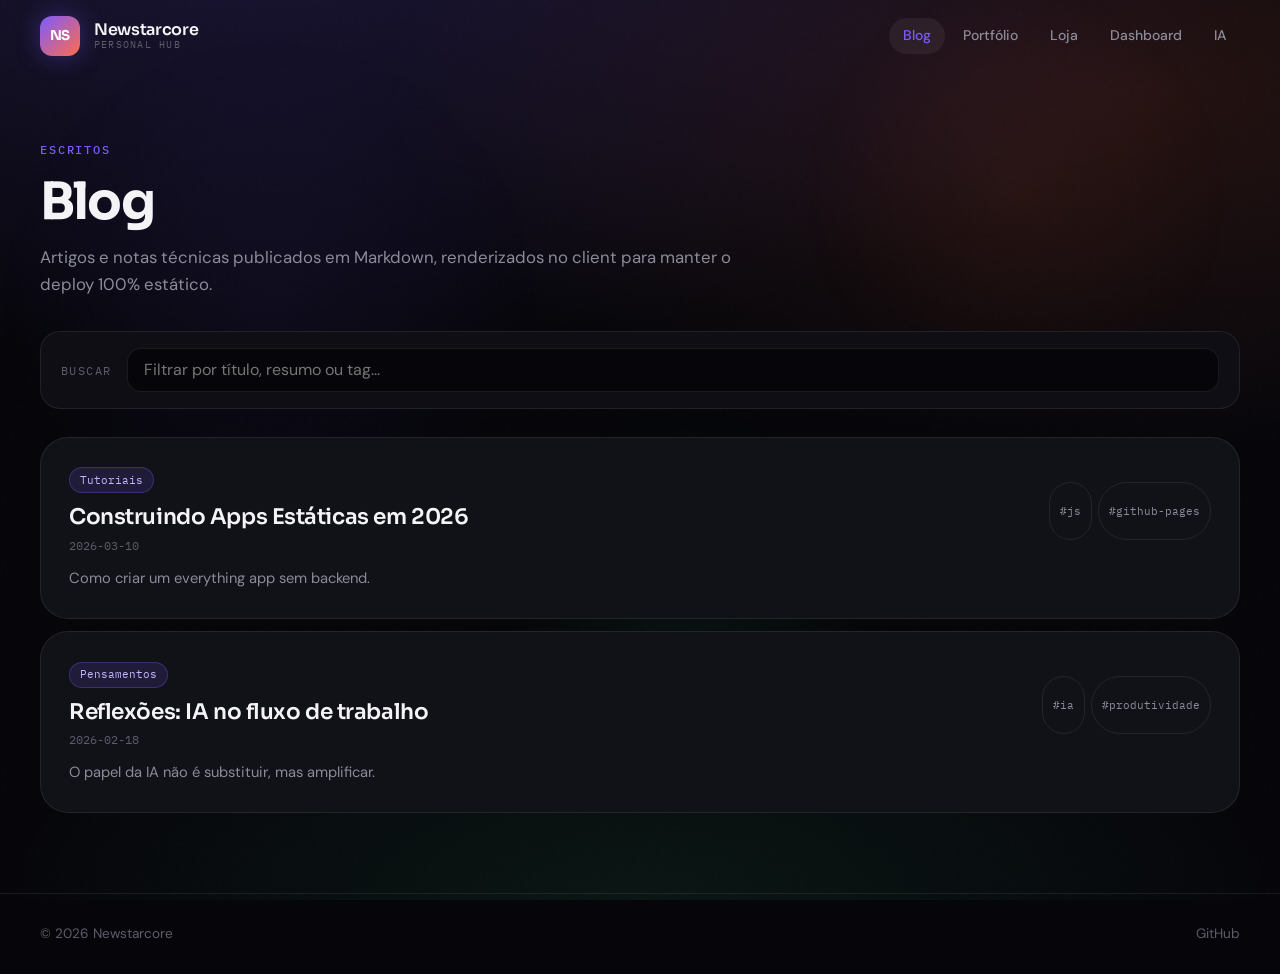
==== commit 3297c519: "Corrige site quebrado no GitHub Pages Adiciona .nojekyll para servir arquivos Markdown como assets e" ====
--- a/blog/index.html
+++ b/blog/index.html
@@ -32,13 +32,13 @@
     </header>
 
     <main class="container">
-        <section class="page-hero reveal">
+        <section class="page-hero">
             <p class="eyebrow">Escritos</p>
             <h1>Blog</h1>
             <p>Artigos e notas técnicas publicados em Markdown, renderizados no client para manter o deploy 100% estático.</p>
         </section>
 
-        <section class="toolbar reveal" aria-label="Busca de posts">
+        <section class="toolbar" aria-label="Busca de posts">
             <label for="blog-search">Buscar</label>
             <input type="search" id="blog-search" class="search-box" placeholder="Filtrar por título, resumo ou tag...">
         </section>
--- a/css/style.css
+++ b/css/style.css
@@ -259,10 +259,17 @@
 
 .hero h1 em {
     font-style: normal;
+    color: var(--accent);
     background: linear-gradient(135deg, var(--accent) 0%, var(--warm) 60%, var(--gold) 100%);
     -webkit-background-clip: text;
-    -webkit-text-fill-color: transparent;
     background-clip: text;
+}
+
+@supports ((-webkit-background-clip: text) or (background-clip: text)) {
+    .hero h1 em {
+        -webkit-text-fill-color: transparent;
+        color: transparent;
+    }
 }
 
 .hero-lead {
@@ -843,10 +850,17 @@
     font-weight: 700;
     letter-spacing: -0.05em;
     line-height: 1;
+    color: var(--accent);
     background: linear-gradient(135deg, var(--accent), var(--warm));
     -webkit-background-clip: text;
-    -webkit-text-fill-color: transparent;
     background-clip: text;
+}
+
+@supports ((-webkit-background-clip: text) or (background-clip: text)) {
+    .stat-number {
+        -webkit-text-fill-color: transparent;
+        color: transparent;
+    }
 }
 
 .stat-card p { margin-top: 10px; color: var(--text-muted); font-size: 0.88rem; }
@@ -1011,17 +1025,22 @@
 .footer-links a { transition: color 0.2s; }
 .footer-links a:hover { color: var(--text); }
 
-/* ── Scroll reveal ── */
+/* ── Scroll reveal (progressive enhancement) ── */
 
 .reveal {
-    opacity: 0;
-    transform: translateY(24px);
-    transition: opacity 0.7s var(--ease), transform 0.7s var(--ease);
-}
-
-.reveal.is-visible {
     opacity: 1;
-    transform: translateY(0);
+    transform: none;
+}
+
+@media (prefers-reduced-motion: no-preference) {
+    .reveal:not(.is-visible) {
+        transform: translateY(20px);
+        transition: transform 0.6s var(--ease);
+    }
+
+    .reveal.is-visible {
+        transform: translateY(0);
+    }
 }
 
 /* ── Responsive ── */
@@ -1032,7 +1051,6 @@
         transition: none !important;
         animation: none !important;
     }
-    .reveal { opacity: 1; transform: none; }
 }
 
 @media (max-width: 1024px) {
